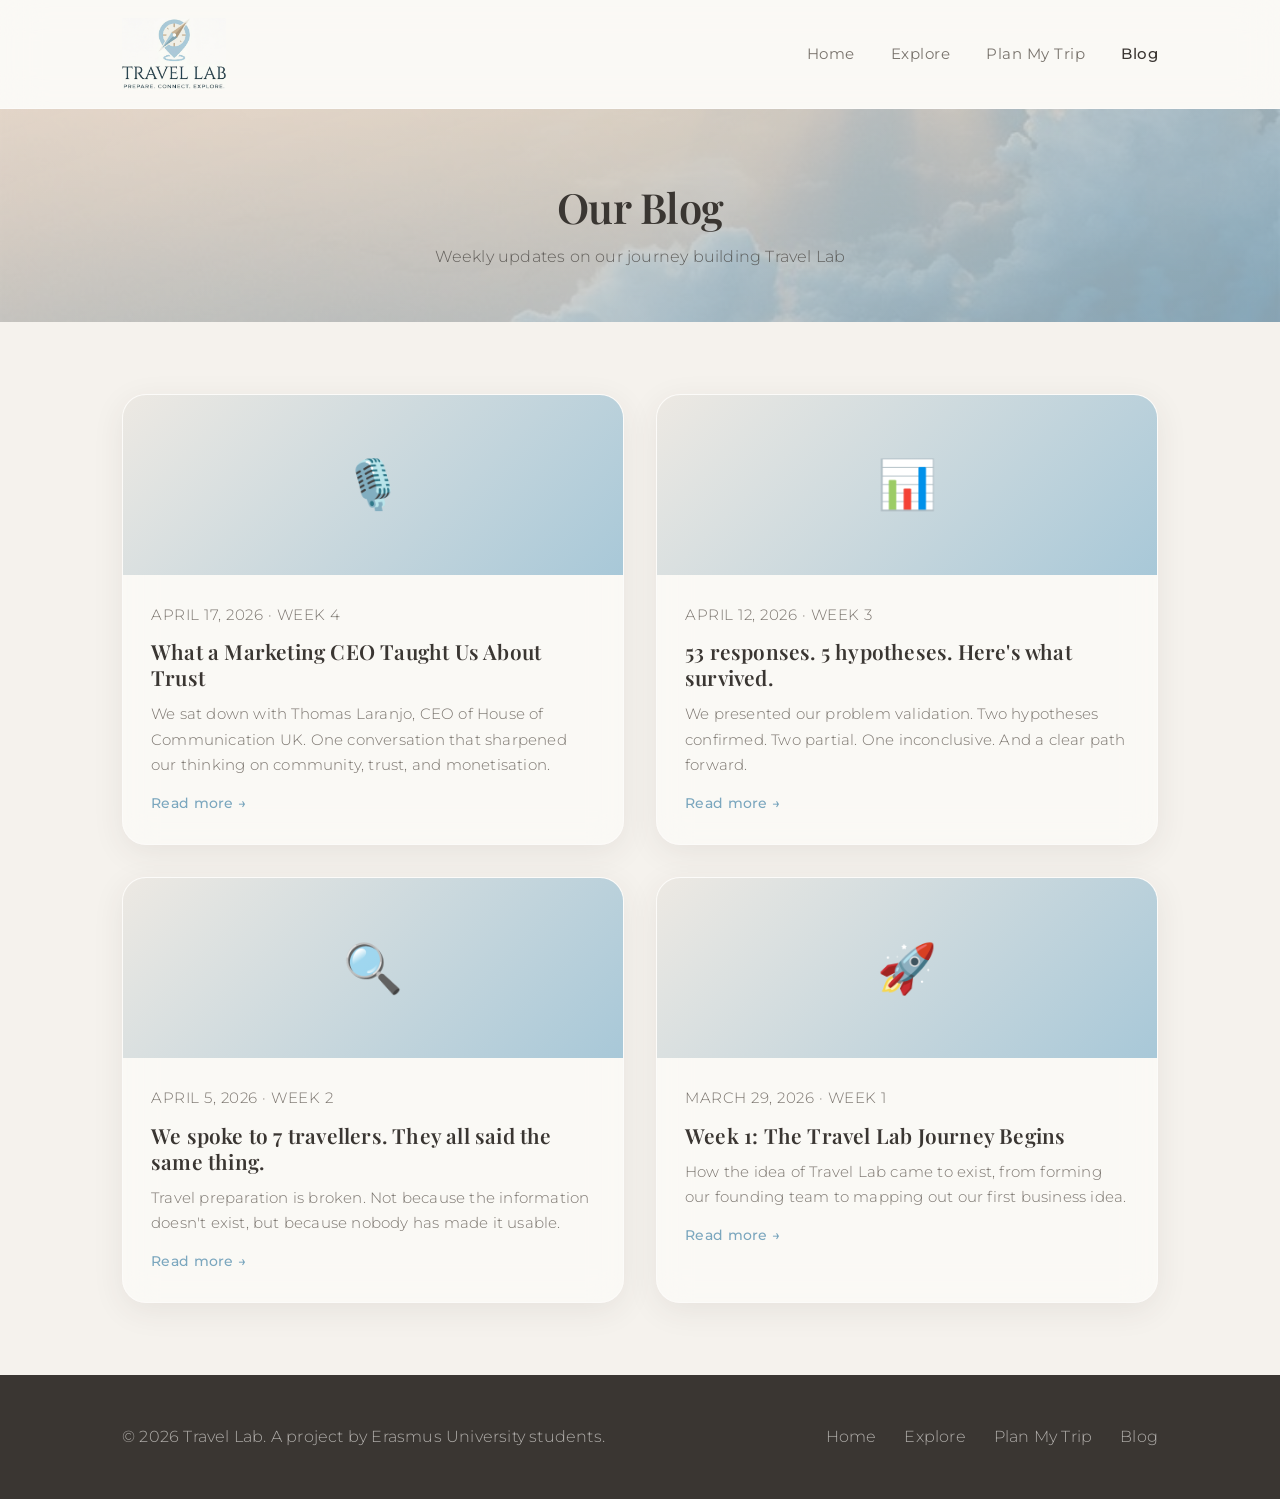
==== website/blog/index.html @ 0a1d121a "Add Week 4 blog post: Marketing CEO interview with Tom Laranjo Includes full interview write-up, vid" ====
<!DOCTYPE html>
<html lang="en">
<head>
  <meta charset="UTF-8">
  <meta name="viewport" content="width=device-width, initial-scale=1.0">
  <title>Blog | Travel Lab</title>
  <meta name="description" content="Follow the Travel Lab journey with weekly updates, travel tips, and behind-the-scenes stories from our team.">
  <link rel="stylesheet" href="../css/style.css">
  <link rel="preconnect" href="https://fonts.googleapis.com">
  <link rel="preconnect" href="https://fonts.gstatic.com" crossorigin>
  <link href="https://fonts.googleapis.com/css2?family=Playfair+Display:wght@400;500;600;700&family=Montserrat:wght@300;400;500;600;700&display=swap" rel="stylesheet">
</head>
<body>

  <!-- ====== NAVBAR ====== -->
  <nav class="navbar">
    <div class="container">
      <a href="/" class="navbar-logo">
        <img src="../images/logo.png" alt="Travel Lab logo">
        <span>Travel Lab</span>
      </a>
      <button class="menu-toggle" onclick="document.querySelector('.navbar-links').classList.toggle('open')" aria-label="Toggle menu">
        <span></span><span></span><span></span>
      </button>
      <ul class="navbar-links">
        <li><a href="/">Home</a></li>
        <li><a href="/#explore">Explore</a></li>
        <li><a href="/planner/">Plan My Trip</a></li>
        <li><a href="/blog/" class="active">Blog</a></li>
      </ul>
    </div>
  </nav>

  <!-- ====== PAGE HEADER ====== -->
  <section class="page-header">
    <div class="container">
      <h1>Our Blog</h1>
      <p>Weekly updates on our journey building Travel Lab</p>
    </div>
  </section>

  <!-- ====== BLOG LISTING ====== -->
  <section class="blog-section">
    <div class="container">
      <div class="blog-grid">

        <!-- ====== BLOG POST CARD ======
             To add a new blog post:
             1. Copy the entire blog-card div below
             2. Paste it ABOVE the existing cards (newest first)
             3. Update the emoji, date, title, summary, and link
             4. Create a new HTML file in the blog/ folder for the full post
        -->

        <div class="blog-card">
          <div class="blog-card-image">🎙️</div>
          <div class="blog-card-body">
            <p class="blog-card-meta">April 17, 2026 · Week 4</p>
            <h3><a href="/blog/week-4-interview.html">What a Marketing CEO Taught Us About Trust</a></h3>
            <p>We sat down with Thomas Laranjo, CEO of House of Communication UK. One conversation that sharpened our thinking on community, trust, and monetisation.</p>
            <a href="/blog/week-4-interview.html" class="read-more">Read more &rarr;</a>
          </div>
        </div>

        <div class="blog-card">
          <div class="blog-card-image">📊</div>
          <div class="blog-card-body">
            <p class="blog-card-meta">April 12, 2026 · Week 3</p>
            <h3><a href="/blog/week-3-validation.html">53 responses. 5 hypotheses. Here's what survived.</a></h3>
            <p>We presented our problem validation. Two hypotheses confirmed. Two partial. One inconclusive. And a clear path forward.</p>
            <a href="/blog/week-3-validation.html" class="read-more">Read more &rarr;</a>
          </div>
        </div>

        <div class="blog-card">
          <div class="blog-card-image">🔍</div>
          <div class="blog-card-body">
            <p class="blog-card-meta">April 5, 2026 · Week 2</p>
            <h3><a href="/blog/week-2-research.html">We spoke to 7 travellers. They all said the same thing.</a></h3>
            <p>Travel preparation is broken. Not because the information doesn't exist, but because nobody has made it usable.</p>
            <a href="/blog/week-2-research.html" class="read-more">Read more &rarr;</a>
          </div>
        </div>

        <div class="blog-card">
          <div class="blog-card-image">🚀</div>
          <div class="blog-card-body">
            <p class="blog-card-meta">March 29, 2026 · Week 1</p>
            <h3><a href="/blog/week-1-kickoff.html">Week 1: The Travel Lab Journey Begins</a></h3>
            <p>How the idea of Travel Lab came to exist, from forming our founding team to mapping out our first business idea.</p>
            <a href="/blog/week-1-kickoff.html" class="read-more">Read more &rarr;</a>
          </div>
        </div>

      </div>
    </div>
  </section>

  <!-- ====== FOOTER ====== -->
  <footer class="footer">
    <div class="container">
      <div class="footer-content">
        <p>&copy; 2026 Travel Lab. A project by Erasmus University students.</p>
        <ul class="footer-links">
          <li><a href="/">Home</a></li>
          <li><a href="/#explore">Explore</a></li>
          <li><a href="/planner/">Plan My Trip</a></li>
          <li><a href="/blog/">Blog</a></li>
        </ul>
      </div>
    </div>
  </footer>

</body>
</html>
---- website/css/style.css ----
/* ============================================
   TRAVEL LAB - Main Stylesheet
   "Serene Discovery" Aesthetic

   Palette:
     --sand:      #F5F2ED  (warm beige background)
     --cream:     #FDFBF8  (lighter cream)
     --sky:       #A8C8D8  (soft sky blue)
     --sky-deep:  #7BA7BE  (deeper sky)
     --warm:      #C4A882  (warm sand accent)
     --charcoal:  #3A3632  (deep brown-charcoal)
     --text:      #4A4540  (warm dark text)
     --teal:      #7AAFB4  (soft teal)
     --orange:    #D4A574  (muted warm amber)
   ============================================ */

/* --- CSS Variables --- */
:root {
  --navy: #3A3632;
  --blue: #7BA7BE;
  --sky: #A8C8D8;
  --sky-deep: #7BA7BE;
  --orange: #D4A574;
  --teal: #7AAFB4;
  --warm: #C4A882;
  --white: #FDFBF8;
  --sand: #F5F2ED;
  --light-bg: #EDE9E3;
  --text: #4A4540;
  --text-light: #7A756E;
  --radius: 24px;
  --shadow: 0 8px 32px rgba(58, 54, 50, 0.06);
  --glass: rgba(253, 251, 248, 0.72);
  --glass-border: rgba(255, 255, 255, 0.35);
  --glass-shadow: 0 8px 32px rgba(58, 54, 50, 0.08);

  --font-heading: 'Playfair Display', Georgia, serif;
  --font-body: 'Montserrat', 'Segoe UI', sans-serif;
}

/* --- Reset & Base --- */
*, *::before, *::after {
  box-sizing: border-box;
  margin: 0;
  padding: 0;
}

html {
  scroll-behavior: smooth;
}

body {
  font-family: var(--font-body);
  font-weight: 300;
  color: var(--text);
  line-height: 1.7;
  letter-spacing: 0.2px;
  background: var(--sand);
}

a {
  text-decoration: none;
  color: inherit;
}

img {
  max-width: 100%;
  height: auto;
  border-radius: var(--radius);
}

/* --- Typography --- */
h1, h2, h3 {
  font-family: var(--font-heading);
  line-height: 1.25;
  color: var(--navy);
  font-weight: 600;
}

h1 { font-size: 3rem; letter-spacing: -0.5px; }
h2 { font-size: 2.2rem; letter-spacing: -0.3px; }
h3 { font-size: 1.3rem; }

/* --- Layout --- */
.container {
  max-width: 1100px;
  margin: 0 auto;
  padding: 0 32px;
}

/* ============================================
   NAVBAR (Glassmorphism)
   ============================================ */
.navbar {
  background: var(--glass);
  backdrop-filter: blur(20px);
  -webkit-backdrop-filter: blur(20px);
  border-bottom: 1px solid var(--glass-border);
  padding: 18px 0;
  position: sticky;
  top: 0;
  z-index: 100;
}

.navbar .container {
  display: flex;
  align-items: center;
  justify-content: space-between;
}

.navbar-logo {
  display: flex;
  align-items: center;
  gap: 12px;
}

.navbar-logo img {
  height: 72px;
  border-radius: 0;
}

.navbar-logo span {
  display: none;
}

.navbar-links {
  display: flex;
  list-style: none;
  gap: 36px;
  align-items: center;
}

.navbar-links a {
  font-weight: 400;
  color: var(--text-light);
  transition: color 0.3s;
  font-size: 0.92rem;
  letter-spacing: 0.5px;
}

.navbar-links a:hover {
  color: var(--navy);
}

.navbar-links a.active {
  color: var(--navy);
  font-weight: 500;
}

/* Hamburger menu (mobile) */
.menu-toggle {
  display: none;
  background: none;
  border: none;
  cursor: pointer;
  padding: 8px;
}

.menu-toggle span {
  display: block;
  width: 24px;
  height: 2px;
  background: var(--navy);
  margin: 6px 0;
  transition: 0.3s;
}

/* ============================================
   HERO SECTION
   ============================================ */
.hero {
  background: linear-gradient(160deg, rgba(232, 223, 212, 0.85) 0%, rgba(168, 200, 216, 0.8) 50%, rgba(184, 212, 222, 0.85) 100%),
              url('../images/hero-sky.jpg') center/cover no-repeat;
  color: var(--navy);
  padding: 140px 0 120px;
  text-align: center;
}

.hero h1 {
  color: var(--navy);
  margin-bottom: 20px;
  font-size: 3.6rem;
  font-weight: 700;
}

.hero .tagline {
  font-size: 1rem;
  opacity: 0.7;
  margin-bottom: 12px;
  font-weight: 400;
  letter-spacing: 4px;
  text-transform: uppercase;
}

.hero .subtitle {
  font-size: 1.1rem;
  opacity: 0.75;
  max-width: 560px;
  margin: 0 auto 40px;
  font-weight: 300;
  line-height: 1.8;
}

.hero-cta {
  display: inline-block;
  background: var(--sky-deep);
  color: var(--navy);
  font-weight: 600;
  padding: 16px 40px;
  border-radius: 50px;
  font-size: 0.95rem;
  font-family: var(--font-body);
  letter-spacing: 0.5px;
  transition: all 0.3s ease;
  box-shadow: 0 4px 20px rgba(123, 167, 190, 0.3);
}

.hero-cta:hover {
  transform: translateY(-2px);
  box-shadow: 0 8px 30px rgba(123, 167, 190, 0.45);
  background: #6B97AE;
}

.hero-cta-secondary {
  background: transparent;
  border: 2px solid var(--navy);
  box-shadow: none;
  margin-left: 12px;
}

.hero-cta-secondary:hover {
  background: var(--navy);
  color: var(--white);
  box-shadow: none;
}

/* ============================================
   FEATURES / VALUE PROPS
   ============================================ */
/* --- Image Gallery Strip --- */
.image-gallery {
  padding: 0;
  overflow: hidden;
  background: var(--white);
}

.gallery-strip {
  display: grid;
  grid-template-columns: repeat(6, 1fr);
  gap: 6px;
  padding: 6px;
}

.gallery-strip img {
  width: 100%;
  height: 220px;
  object-fit: cover;
  border-radius: 12px;
  transition: transform 0.4s ease, filter 0.4s ease;
  filter: saturate(0.85);
}

.gallery-strip img:hover {
  transform: scale(1.03);
  filter: saturate(1.1);
}

@media (max-width: 900px) {
  .gallery-strip {
    grid-template-columns: repeat(3, 1fr);
  }
  .gallery-strip img {
    height: 160px;
  }
}

@media (max-width: 600px) {
  .gallery-strip {
    grid-template-columns: repeat(2, 1fr);
  }
  .gallery-strip img {
    height: 130px;
  }
}

.features {
  padding: 100px 0;
  background: var(--sand);
}

.features h2 {
  text-align: center;
  margin-bottom: 56px;
}

.features-grid {
  display: grid;
  grid-template-columns: repeat(3, 1fr);
  gap: 28px;
}

.feature-card {
  background: var(--glass);
  backdrop-filter: blur(16px);
  -webkit-backdrop-filter: blur(16px);
  border: 1px solid var(--glass-border);
  border-radius: var(--radius);
  padding: 40px 32px;
  text-align: center;
  box-shadow: var(--glass-shadow);
  transition: transform 0.3s ease, box-shadow 0.3s ease;
}

.feature-card:hover {
  transform: translateY(-6px);
  box-shadow: 0 16px 48px rgba(58, 54, 50, 0.1);
}

.feature-icon {
  font-size: 2.5rem;
  margin-bottom: 20px;
}

.feature-card h3 {
  margin-bottom: 14px;
}

.feature-card p {
  color: var(--text-light);
  font-size: 0.93rem;
  line-height: 1.8;
}

/* Professional accent for info cards */
.feature-card.info-card {
  border-top: 3px solid var(--sky);
}

/* Playful accent for community cards */
.feature-card.community-card {
  border-top: 3px solid var(--orange);
}

/* ============================================
   ABOUT SECTION
   ============================================ */
.about {
  padding: 100px 0;
  background: var(--white);
}

.about-content {
  display: grid;
  grid-template-columns: 1fr 1fr;
  gap: 64px;
  align-items: center;
}

.about-text h2 {
  margin-bottom: 24px;
}

.about-text p {
  color: var(--text-light);
  margin-bottom: 18px;
  font-size: 1.02rem;
  line-height: 1.9;
}

.about-visual {
  border-radius: var(--radius);
  height: 380px;
  overflow: hidden;
  box-shadow: var(--shadow);
}

.about-visual img {
  width: 100%;
  height: 100%;
  object-fit: cover;
  border-radius: var(--radius);
}

/* ============================================
   CTA BANNER
   ============================================ */
.cta-banner {
  background: linear-gradient(135deg, rgba(212, 165, 116, 0.88), rgba(196, 168, 130, 0.88)),
              url('../images/cta-mountains.jpg') center/cover no-repeat;
  color: var(--navy);
  text-align: center;
  padding: 80px 0;
}

.cta-banner h2 {
  color: var(--navy);
  margin-bottom: 14px;
}

.cta-banner p {
  opacity: 0.8;
  margin-bottom: 32px;
  font-size: 1.05rem;
}

.cta-btn-light {
  display: inline-block;
  background: var(--white);
  color: var(--navy);
  font-weight: 600;
  padding: 16px 40px;
  border-radius: 50px;
  font-size: 0.95rem;
  font-family: var(--font-body);
  transition: all 0.3s ease;
  box-shadow: 0 4px 16px rgba(58, 54, 50, 0.1);
}

.cta-btn-light:hover {
  transform: translateY(-2px);
  box-shadow: 0 8px 24px rgba(58, 54, 50, 0.15);
}

/* ============================================
   FOOTER
   ============================================ */
.footer {
  background: var(--navy);
  color: rgba(253, 251, 248, 0.6);
  padding: 48px 0;
  text-align: center;
}

.footer-content {
  display: flex;
  justify-content: space-between;
  align-items: center;
  flex-wrap: wrap;
  gap: 16px;
}

.footer a {
  color: rgba(253, 251, 248, 0.6);
  transition: color 0.3s;
}

.footer a:hover {
  color: var(--orange);
}

.footer-links {
  display: flex;
  list-style: none;
  gap: 28px;
}

/* ============================================
   BLOG PAGE STYLES
   ============================================ */

.page-header {
  background: linear-gradient(160deg, rgba(232, 223, 212, 0.85) 0%, rgba(168, 200, 216, 0.8) 100%),
              url('../images/hero-sky.jpg') center/cover no-repeat;
  color: var(--navy);
  padding: 72px 0 52px;
  text-align: center;
}

.page-header h1 {
  color: var(--navy);
  font-size: 2.6rem;
}

.page-header p {
  opacity: 0.7;
  margin-top: 10px;
  font-weight: 300;
}

/* Blog listing */
.blog-section {
  padding: 72px 0;
  background: var(--sand);
  min-height: 50vh;
}

.blog-grid {
  display: grid;
  grid-template-columns: repeat(2, 1fr);
  gap: 32px;
}

.blog-card {
  background: var(--glass);
  backdrop-filter: blur(16px);
  -webkit-backdrop-filter: blur(16px);
  border: 1px solid var(--glass-border);
  border-radius: var(--radius);
  overflow: hidden;
  box-shadow: var(--glass-shadow);
  transition: transform 0.3s ease, box-shadow 0.3s ease;
}

.blog-card:hover {
  transform: translateY(-6px);
  box-shadow: 0 16px 48px rgba(58, 54, 50, 0.1);
}

.blog-card-image {
  height: 180px;
  background: linear-gradient(135deg, var(--light-bg), var(--sky));
  display: flex;
  align-items: center;
  justify-content: center;
  font-size: 3rem;
  border-radius: 0;
}

.blog-card-body {
  padding: 28px;
}

.blog-card-meta {
  font-size: 0.82rem;
  color: var(--text-light);
  margin-bottom: 10px;
  letter-spacing: 0.5px;
  text-transform: uppercase;
}

.blog-card-body h3 {
  margin-bottom: 12px;
}

.blog-card-body h3 a {
  color: var(--navy);
  transition: color 0.3s;
}

.blog-card-body h3 a:hover {
  color: var(--sky-deep);
}

.blog-card-body p {
  color: var(--text-light);
  font-size: 0.93rem;
  line-height: 1.7;
}

.read-more {
  display: inline-block;
  margin-top: 14px;
  color: var(--sky-deep);
  font-weight: 500;
  font-size: 0.88rem;
  letter-spacing: 0.3px;
}

.read-more:hover {
  color: var(--orange);
}

/* ============================================
   SINGLE BLOG POST
   ============================================ */
.blog-post {
  padding: 72px 0;
  background: var(--sand);
}

.blog-post-content {
  max-width: 720px;
  margin: 0 auto;
}

.blog-post-content h1 {
  font-size: 2.4rem;
  margin-bottom: 10px;
}

.blog-post-content .post-meta {
  color: var(--text-light);
  margin-bottom: 36px;
  font-size: 0.88rem;
  letter-spacing: 0.5px;
  text-transform: uppercase;
}

.blog-post-content p {
  margin-bottom: 20px;
  font-size: 1.02rem;
  line-height: 1.9;
}

.blog-post-content h2 {
  margin-top: 44px;
  margin-bottom: 18px;
}

.blog-image {
  margin: 40px 0;
  text-align: center;
}

.blog-image img {
  max-width: 100%;
  border-radius: var(--radius);
  box-shadow: var(--shadow);
}

.blog-image figcaption {
  margin-top: 12px;
  font-size: 0.88rem;
  color: var(--text-light);
  font-style: italic;
}

.back-link {
  display: inline-block;
  margin-bottom: 28px;
  color: var(--sky-deep);
  font-weight: 500;
  letter-spacing: 0.3px;
}

.back-link:hover {
  color: var(--orange);
}

/* --- Blog post subtitle --- */
.post-subtitle {
  font-size: 1.12rem;
  color: var(--text-light);
  font-style: italic;
  line-height: 1.8;
  margin-bottom: 10px;
}

/* --- Section dividers & labels --- */
.section-divider {
  border: none;
  border-top: 1px solid var(--light-bg);
  margin: 56px 0;
}

.section-label {
  font-family: var(--font-body);
  font-size: 0.8rem;
  font-weight: 600;
  text-transform: uppercase;
  letter-spacing: 2px;
  color: var(--sky-deep);
  margin-bottom: 8px !important;
}

/* --- Stats row --- */
.stats-row {
  display: grid;
  grid-template-columns: repeat(3, 1fr);
  gap: 16px;
  margin: 36px 0;
}

.stat-box {
  background: var(--glass);
  backdrop-filter: blur(12px);
  -webkit-backdrop-filter: blur(12px);
  border: 1px solid var(--glass-border);
  border-radius: var(--radius);
  padding: 32px 20px;
  text-align: center;
}

.stat-number {
  display: block;
  font-family: var(--font-heading);
  font-size: 2.6rem;
  font-weight: 700;
  color: var(--sky-deep);
  line-height: 1;
  margin-bottom: 12px;
}

.stat-label {
  display: block;
  font-size: 0.78rem;
  font-weight: 500;
  text-transform: uppercase;
  letter-spacing: 0.5px;
  color: var(--text-light);
  line-height: 1.5;
}

/* --- Blockquotes --- */
.blog-quote {
  border-left: 3px solid var(--sky);
  margin: 32px 0;
  padding: 20px 28px;
  font-style: italic;
  font-size: 1.05rem;
  line-height: 1.8;
  color: var(--navy);
  background: var(--glass);
  backdrop-filter: blur(8px);
  border-radius: 0 var(--radius) var(--radius) 0;
}

.blog-quote cite {
  display: block;
  margin-top: 12px;
  font-size: 0.85rem;
  color: var(--text-light);
  font-style: normal;
}

/* --- Video embed --- */
.video-embed-wrapper {
  margin: 40px 0;
  border-radius: var(--radius);
  overflow: hidden;
  box-shadow: var(--shadow);
}

.video-embed-wrapper iframe {
  width: 100%;
  aspect-ratio: 16 / 9;
  border: none;
  display: block;
}

.video-placeholder {
  background: linear-gradient(135deg, var(--light-bg), var(--sky));
  aspect-ratio: 16 / 9;
  display: flex;
  align-items: center;
  justify-content: center;
}

.video-placeholder-inner {
  text-align: center;
  color: var(--navy);
}

.video-icon {
  display: block;
  font-size: 3rem;
  margin-bottom: 12px;
  opacity: 0.5;
}

.video-placeholder-inner p {
  font-family: var(--font-heading);
  font-size: 1.1rem;
  font-weight: 600;
  margin-bottom: 6px;
}

.video-placeholder-sub {
  font-size: 0.85rem !important;
  opacity: 0.6;
  font-weight: 300 !important;
  font-family: var(--font-body) !important;
}

/* --- Highlight box --- */
.highlight-box {
  background: var(--glass);
  backdrop-filter: blur(8px);
  border: 1px solid var(--glass-border);
  border-radius: var(--radius);
  padding: 28px 32px;
  margin: 36px 0;
  font-size: 1rem;
  line-height: 1.8;
  color: var(--navy);
  font-weight: 400;
}

/* --- Needs list --- */
.needs-list {
  margin: 32px 0;
  display: flex;
  flex-direction: column;
  gap: 0;
}

.need-item {
  padding: 24px 28px;
  border-bottom: 1px solid var(--light-bg);
}

.need-item:last-child {
  border-bottom: none;
}

.need-type {
  display: inline-block;
  font-size: 0.72rem;
  font-weight: 600;
  text-transform: uppercase;
  letter-spacing: 1.5px;
  color: var(--sky-deep);
  margin-right: 12px;
}

.need-item strong {
  color: var(--navy);
  font-size: 1.02rem;
}

.need-item em {
  display: block;
  margin-top: 8px;
  font-size: 0.93rem;
  color: var(--text-light);
}

/* --- Survey link --- */
.survey-link {
  display: inline-block;
  background: var(--sky-deep);
  color: var(--navy) !important;
  font-weight: 600;
  padding: 16px 36px;
  border-radius: 50px;
  font-size: 1rem;
  font-family: var(--font-body);
  transition: all 0.3s ease;
  box-shadow: 0 4px 20px rgba(123, 167, 190, 0.3);
}

.survey-link:hover {
  transform: translateY(-2px);
  box-shadow: 0 8px 28px rgba(123, 167, 190, 0.45);
}

/* --- Hypothesis cards --- */
.hypothesis-card {
  border-radius: var(--radius);
  padding: 28px 32px;
  margin: 20px 0;
  border-left: 4px solid;
  background: var(--glass);
  backdrop-filter: blur(8px);
}

.hypothesis-card.confirmed {
  border-left-color: var(--teal);
}

.hypothesis-card.partial {
  border-left-color: var(--orange);
}

.hypothesis-card.inconclusive {
  border-left-color: var(--text-light);
}

.hypothesis-tag {
  font-family: var(--font-body);
  font-size: 0.78rem;
  font-weight: 600;
  text-transform: uppercase;
  letter-spacing: 1.5px;
  color: var(--navy);
}

.hypothesis-status {
  float: right;
  font-size: 0.75rem;
  font-weight: 600;
  text-transform: uppercase;
  letter-spacing: 1px;
  padding: 3px 12px;
  border-radius: 20px;
}

.confirmed .hypothesis-status {
  background: var(--teal);
  color: var(--white);
}

.partial .hypothesis-status {
  background: var(--orange);
  color: var(--navy);
}

.inconclusive .hypothesis-status {
  background: var(--text-light);
  color: var(--white);
}

.hypothesis-card p {
  margin-top: 14px;
  font-size: 0.95rem;
  line-height: 1.8;
  color: var(--text);
}

/* ============================================
   EXPLORE MAP SECTION
   ============================================ */

.explore-section {
  padding: 100px 0 72px;
  background: var(--white);
}

.explore-section h2 {
  text-align: center;
  margin-bottom: 10px;
}

.explore-subtitle {
  text-align: center;
  color: var(--text-light);
  margin-bottom: 40px;
  font-size: 1.02rem;
}

#world-map {
  height: 450px;
  border-radius: var(--radius);
  box-shadow: var(--shadow);
  z-index: 1;
}

.map-marker-dot {
  display: block;
  width: 14px;
  height: 14px;
  background: var(--sky-deep);
  border: 3px solid var(--white);
  border-radius: 50%;
  box-shadow: 0 2px 10px rgba(58, 54, 50, 0.25);
  margin: 3px;
  animation: pulse 2.5s infinite;
}

@keyframes pulse {
  0%, 100% { box-shadow: 0 0 0 0 rgba(123, 167, 190, 0.4); }
  50% { box-shadow: 0 0 0 10px rgba(123, 167, 190, 0); }
}

.map-popup {
  font-family: var(--font-body);
  font-size: 0.88rem;
  line-height: 1.6;
}

.map-popup strong {
  font-family: var(--font-heading);
  font-size: 1rem;
  color: var(--navy);
}

.map-popup p {
  margin: 4px 0;
  color: var(--text-light);
}

.map-popup-summary {
  font-size: 0.82rem;
}

.map-popup a {
  display: inline-block;
  margin-top: 8px;
  color: var(--sky-deep);
  font-weight: 600;
  font-size: 0.85rem;
}

.explore-countries {
  margin-top: 28px;
  text-align: center;
}

.explore-available {
  font-size: 0.85rem;
  color: var(--text-light);
  margin-bottom: 14px;
  text-transform: uppercase;
  letter-spacing: 1px;
}

.explore-country-list {
  display: flex;
  flex-wrap: wrap;
  justify-content: center;
  gap: 10px;
}

.explore-country-chip {
  display: inline-block;
  background: var(--glass);
  backdrop-filter: blur(8px);
  border: 1px solid var(--glass-border);
  padding: 10px 22px;
  border-radius: 50px;
  font-size: 0.9rem;
  font-weight: 400;
  color: var(--navy);
  transition: all 0.3s ease;
}

.explore-country-chip:hover {
  background: var(--sky-deep);
  color: var(--white);
  transform: translateY(-2px);
  border-color: transparent;
}

/* ============================================
   COUNTRY PAGE STYLES
   ============================================ */

/* Passport selector bar */
.passport-bar {
  background: rgba(58, 54, 50, 0.92);
  backdrop-filter: blur(16px);
  color: var(--white);
  padding: 14px 0;
  position: sticky;
  top: 69px;
  z-index: 90;
}

.passport-bar .container {
  display: flex;
  align-items: center;
  gap: 14px;
}

.passport-bar label {
  font-weight: 500;
  font-size: 0.88rem;
  white-space: nowrap;
}

#passport-select {
  padding: 7px 14px;
  border-radius: 12px;
  border: none;
  font-family: var(--font-body);
  font-size: 0.88rem;
  background: var(--white);
  color: var(--navy);
  cursor: pointer;
}

.passport-hint {
  font-size: 0.78rem;
  opacity: 0.6;
}

/* Country hero */
.country-hero {
  background: linear-gradient(160deg, #E8DFD4 0%, var(--sky) 50%, #B8D4DE 100%);
  color: var(--navy);
  padding: 48px 0 56px;
}

.country-hero .back-link {
  color: rgba(58, 54, 50, 0.5);
  margin-bottom: 18px;
}

.country-hero .back-link:hover {
  color: var(--navy);
}

.country-hero-content {
  display: flex;
  align-items: center;
  gap: 24px;
  margin-bottom: 24px;
}

.country-flag {
  font-size: 4rem;
  line-height: 1;
}

.country-hero h1 {
  color: var(--navy);
  margin-bottom: 4px;
}

.country-region {
  opacity: 0.7;
  font-size: 1.05rem;
}

.country-stats {
  display: flex;
  gap: 36px;
  margin-bottom: 24px;
  flex-wrap: wrap;
}

.country-stat {
  display: flex;
  flex-direction: column;
  gap: 2px;
  font-size: 0.93rem;
}

.country-stat strong {
  font-size: 0.72rem;
  text-transform: uppercase;
  letter-spacing: 1.5px;
  opacity: 0.6;
}

.country-summary {
  font-size: 1.02rem;
  opacity: 0.85;
  line-height: 1.8;
  max-width: 800px;
}

/* Section nav (sticky tabs) */
.section-nav {
  background: var(--glass);
  backdrop-filter: blur(16px);
  -webkit-backdrop-filter: blur(16px);
  border-bottom: 1px solid var(--glass-border);
  position: sticky;
  top: 113px;
  z-index: 80;
  overflow-x: auto;
}

.section-nav .container {
  display: flex;
  gap: 0;
}

.section-nav-link {
  padding: 16px 22px;
  font-size: 0.85rem;
  font-weight: 500;
  color: var(--text-light);
  white-space: nowrap;
  border-bottom: 3px solid transparent;
  transition: all 0.3s;
}

.section-nav-link:hover {
  color: var(--navy);
}

.section-nav-link.active {
  color: var(--sky-deep);
  border-bottom-color: var(--sky-deep);
}

/* Country content sections */
.country-content {
  padding: 24px 0 72px;
  background: var(--sand);
}

.info-section {
  padding: 48px 0;
  border-bottom: 1px solid var(--light-bg);
  max-width: 800px;
}

.info-section:last-child {
  border-bottom: none;
}

.info-section h2 {
  margin-bottom: 28px;
}

/* Info cards (reusable - Glassmorphism) */
.info-card {
  background: var(--glass);
  backdrop-filter: blur(12px);
  -webkit-backdrop-filter: blur(12px);
  border: 1px solid var(--glass-border);
  border-radius: var(--radius);
  padding: 28px;
  margin-bottom: 16px;
}

.info-card h3 {
  margin-bottom: 10px;
  font-size: 1.1rem;
}

.info-card p {
  font-size: 0.93rem;
  line-height: 1.8;
  color: var(--text);
}

.info-card-header {
  display: flex;
  justify-content: space-between;
  align-items: center;
  margin-bottom: 10px;
}

.info-card-header h3 {
  margin-bottom: 0;
}

/* Large info card (visa) */
.info-card-large {
  background: var(--glass);
  backdrop-filter: blur(12px);
  border: 1px solid var(--glass-border);
  border-radius: var(--radius);
  padding: 36px;
  display: flex;
  gap: 28px;
  align-items: flex-start;
}

.visa-badge {
  color: var(--white);
  font-weight: 600;
  font-size: 0.82rem;
  padding: 12px 22px;
  border-radius: 50px;
  white-space: nowrap;
  flex-shrink: 0;
  letter-spacing: 0.3px;
}

.visa-details {
  flex: 1;
}

.visa-duration {
  font-size: 1.02rem;
  margin-bottom: 10px;
}

.visa-notes {
  font-size: 0.93rem;
  color: var(--text-light);
  line-height: 1.8;
}

.passport-compare-hint {
  margin-top: 18px;
  padding: 14px 22px;
  background: rgba(123, 167, 190, 0.08);
  border-radius: var(--radius);
  font-size: 0.86rem;
  color: var(--text-light);
}

/* Badges */
.badge {
  font-size: 0.72rem;
  font-weight: 600;
  text-transform: uppercase;
  letter-spacing: 0.5px;
  padding: 5px 14px;
  border-radius: 20px;
  white-space: nowrap;
}

.badge-required {
  background: #C45C5C;
  color: var(--white);
}

.badge-recommended {
  background: var(--teal);
  color: var(--white);
}

.badge-leadtime {
  background: var(--orange);
  color: var(--navy);
}

.info-cost {
  margin-top: 10px;
  font-weight: 500;
  color: var(--navy) !important;
  font-size: 0.88rem !important;
}

/* Safety display */
.safety-display {
  display: flex;
  gap: 28px;
  align-items: flex-start;
}

.safety-level {
  display: flex;
  flex-direction: column;
  align-items: center;
  justify-content: center;
  width: 100px;
  height: 100px;
  border-radius: var(--radius);
  color: var(--white);
  flex-shrink: 0;
}

.safety-level-number {
  font-family: var(--font-heading);
  font-size: 2.4rem;
  font-weight: 700;
  line-height: 1;
}

.safety-level-label {
  font-size: 0.62rem;
  font-weight: 600;
  text-transform: uppercase;
  letter-spacing: 0.5px;
  margin-top: 4px;
  text-align: center;
}

.safety-description p {
  font-size: 0.95rem;
  line-height: 1.9;
}

.insurance-warning {
  margin-top: 24px;
  background: rgba(212, 165, 116, 0.12);
  border-left: 3px solid var(--orange);
  border-radius: 0 var(--radius) var(--radius) 0;
  padding: 24px 28px;
}

.insurance-warning strong {
  color: var(--orange);
  font-size: 0.93rem;
}

.insurance-warning p {
  margin-top: 8px;
  font-size: 0.9rem;
  line-height: 1.7;
}

/* Booking link */
.booking-link {
  display: inline-block;
  margin-top: 12px;
  color: var(--sky-deep);
  font-weight: 500;
  font-size: 0.88rem;
}

.booking-link:hover {
  color: var(--orange);
}

/* Practical grid */
.practical-grid {
  display: grid;
  grid-template-columns: repeat(3, 1fr);
  gap: 16px;
}

/* Source tooltip */
.sourced {
  position: relative;
  border-bottom: 1px dotted var(--sky-deep);
  cursor: help;
}

.source-icon {
  display: inline-flex;
  align-items: center;
  justify-content: center;
  width: 14px;
  height: 14px;
  background: var(--sky-deep);
  color: var(--white);
  border-radius: 50%;
  font-size: 0.58rem;
  font-weight: 700;
  font-style: normal;
  margin-left: 4px;
  vertical-align: middle;
  flex-shrink: 0;
}

.source-tooltip {
  position: absolute;
  z-index: 1000;
  background: var(--navy);
  color: rgba(253, 251, 248, 0.9);
  padding: 16px 20px;
  border-radius: 16px;
  font-size: 0.83rem;
  max-width: 280px;
  box-shadow: 0 12px 32px rgba(58, 54, 50, 0.25);
  opacity: 0;
  pointer-events: none;
  transition: opacity 0.2s;
}

.source-tooltip.visible {
  opacity: 1;
  pointer-events: auto;
}

.source-tooltip-name {
  font-weight: 600;
  margin-bottom: 4px;
}

.source-tooltip-date {
  font-size: 0.76rem;
  opacity: 0.6;
  margin-bottom: 10px;
}

.source-tooltip-link {
  color: var(--sky) !important;
  font-weight: 600;
  font-size: 0.8rem;
}

.source-tooltip-link:hover {
  color: var(--orange) !important;
}

/* ============================================
   TRIP PLANNER STYLES
   ============================================ */

.planner-form-section {
  padding: 56px 0;
  background: var(--sand);
}

.planner-form {
  max-width: 640px;
  margin: 0 auto;
  background: var(--glass);
  backdrop-filter: blur(16px);
  -webkit-backdrop-filter: blur(16px);
  border: 1px solid var(--glass-border);
  border-radius: var(--radius);
  padding: 44px;
  box-shadow: var(--glass-shadow);
}

.planner-field {
  margin-bottom: 28px;
}

.planner-field label {
  display: block;
  font-family: var(--font-heading);
  font-weight: 500;
  font-size: 1rem;
  color: var(--navy);
  margin-bottom: 10px;
}

.planner-field select,
.planner-field input[type="date"] {
  width: 100%;
  padding: 12px 16px;
  border: 1px solid var(--light-bg);
  border-radius: 14px;
  font-family: var(--font-body);
  font-size: 0.93rem;
  color: var(--text);
  background: var(--white);
  transition: border-color 0.3s, box-shadow 0.3s;
}

.planner-field select:focus,
.planner-field input[type="date"]:focus {
  outline: none;
  border-color: var(--sky-deep);
  box-shadow: 0 0 0 4px rgba(123, 167, 190, 0.12);
}

.destination-list {
  margin-bottom: 14px;
}

.dest-empty {
  font-size: 0.88rem;
  color: var(--text-light);
  font-style: italic;
}

.dest-chip {
  display: inline-flex;
  align-items: center;
  gap: 8px;
  background: var(--white);
  border: 1px solid var(--light-bg);
  border-radius: 50px;
  padding: 7px 16px;
  margin: 4px 4px 4px 0;
  font-size: 0.88rem;
}

.dest-number {
  display: inline-flex;
  align-items: center;
  justify-content: center;
  width: 22px;
  height: 22px;
  background: var(--sky-deep);
  color: var(--white);
  border-radius: 50%;
  font-size: 0.7rem;
  font-weight: 600;
}

.dest-remove {
  background: none;
  border: none;
  color: var(--text-light);
  font-size: 1.2rem;
  cursor: pointer;
  padding: 0 2px;
  line-height: 1;
}

.dest-remove:hover {
  color: #C45C5C;
}

.destination-add-row {
  display: flex;
  gap: 10px;
}

.destination-add-row select {
  flex: 1;
  padding: 10px 14px;
  border: 1px solid var(--light-bg);
  border-radius: 14px;
  font-family: var(--font-body);
  font-size: 0.88rem;
  background: var(--white);
}

.btn-add {
  background: var(--sky-deep);
  color: var(--white);
  border: none;
  border-radius: 14px;
  padding: 10px 22px;
  font-family: var(--font-body);
  font-weight: 600;
  font-size: 0.88rem;
  cursor: pointer;
  transition: all 0.3s;
}

.btn-add:hover {
  background: #6B97AE;
}

/* Results */
.planner-results {
  padding: 56px 0 72px;
  background: var(--sand);
}

.planner-results h2 {
  margin-bottom: 10px;
}

.results-subtitle {
  color: var(--text-light);
  font-size: 0.98rem;
  margin-bottom: 36px;
  line-height: 1.8;
}

/* Timeline */
.timeline {
  max-width: 800px;
}

.timeline-phase {
  position: relative;
  padding-left: 40px;
  margin-bottom: 48px;
  border-left: 2px solid var(--sky);
}

.timeline-phase.timeline-overdue {
  border-left-color: #C45C5C;
}

.timeline-phase-header {
  display: flex;
  align-items: center;
  gap: 14px;
  margin-bottom: 18px;
  margin-left: -52px;
}

.timeline-dot {
  width: 20px;
  height: 20px;
  background: var(--sky-deep);
  border: 4px solid var(--sand);
  border-radius: 50%;
  box-shadow: 0 0 0 2px var(--sky);
  flex-shrink: 0;
}

.dot-overdue {
  background: #C45C5C;
  box-shadow: 0 0 0 2px #C45C5C;
}

.timeline-phase-header h3 {
  font-size: 1.15rem;
  color: var(--navy);
}

.overdue-tag {
  font-family: var(--font-body);
  font-size: 0.72rem;
  font-weight: 600;
  text-transform: uppercase;
  background: #C45C5C;
  color: var(--white);
  padding: 3px 10px;
  border-radius: 10px;
  margin-left: 8px;
  vertical-align: middle;
}

.timeline-tasks {
  display: flex;
  flex-direction: column;
  gap: 14px;
}

.timeline-task {
  background: var(--glass);
  backdrop-filter: blur(10px);
  border: 1px solid var(--glass-border);
  border-radius: var(--radius);
  padding: 22px 24px;
  border-left: 4px solid var(--sky);
}

.timeline-task.urgency-high {
  border-left-color: #C45C5C;
}

.timeline-task.urgency-medium {
  border-left-color: var(--orange);
}

.timeline-task.urgency-low {
  border-left-color: var(--sky);
}

.timeline-task-header {
  display: flex;
  align-items: center;
  gap: 8px;
  margin-bottom: 8px;
}

.timeline-task-country {
  font-size: 1.1rem;
}

.timeline-task-category {
  font-size: 0.72rem;
  font-weight: 600;
  text-transform: uppercase;
  letter-spacing: 0.5px;
  color: var(--text-light);
}

.timeline-task h4 {
  font-family: var(--font-heading);
  font-size: 1.02rem;
  color: var(--navy);
  margin-bottom: 8px;
}

.timeline-task p {
  font-size: 0.88rem;
  color: var(--text-light);
  line-height: 1.7;
}

/* ============================================
   RESPONSIVE
   ============================================ */

@media (max-width: 600px) {
  .stats-row {
    grid-template-columns: 1fr;
  }
}

@media (max-width: 768px) {
  h1 { font-size: 2.2rem; }
  h2 { font-size: 1.6rem; }

  .navbar-logo img { height: 56px; }

  .hero { padding: 80px 0 60px; }
  .hero h1 { font-size: 2.6rem; }

  .features-grid {
    grid-template-columns: 1fr;
  }

  .about-content {
    grid-template-columns: 1fr;
  }

  .blog-grid {
    grid-template-columns: 1fr;
  }

  #world-map {
    height: 300px;
  }

  .info-card-large {
    flex-direction: column;
  }

  .safety-display {
    flex-direction: column;
  }

  .practical-grid {
    grid-template-columns: 1fr;
  }

  .country-hero-content {
    flex-direction: column;
    text-align: center;
  }

  .country-stats {
    justify-content: center;
  }

  .passport-bar .container {
    flex-wrap: wrap;
  }

  .passport-hint {
    display: none;
  }

  .section-nav-link {
    padding: 12px 14px;
    font-size: 0.8rem;
  }

  .hero-cta-secondary {
    margin-left: 0;
    margin-top: 12px;
  }

  /* Mobile nav */
  .navbar-links {
    display: none;
    flex-direction: column;
    position: absolute;
    top: 100%;
    left: 0;
    right: 0;
    background: var(--glass);
    backdrop-filter: blur(20px);
    -webkit-backdrop-filter: blur(20px);
    padding: 24px;
    box-shadow: var(--glass-shadow);
    gap: 18px;
  }

  .navbar-links.open {
    display: flex;
  }

  .menu-toggle {
    display: block;
  }

  .footer-content {
    flex-direction: column;
    text-align: center;
  }
}
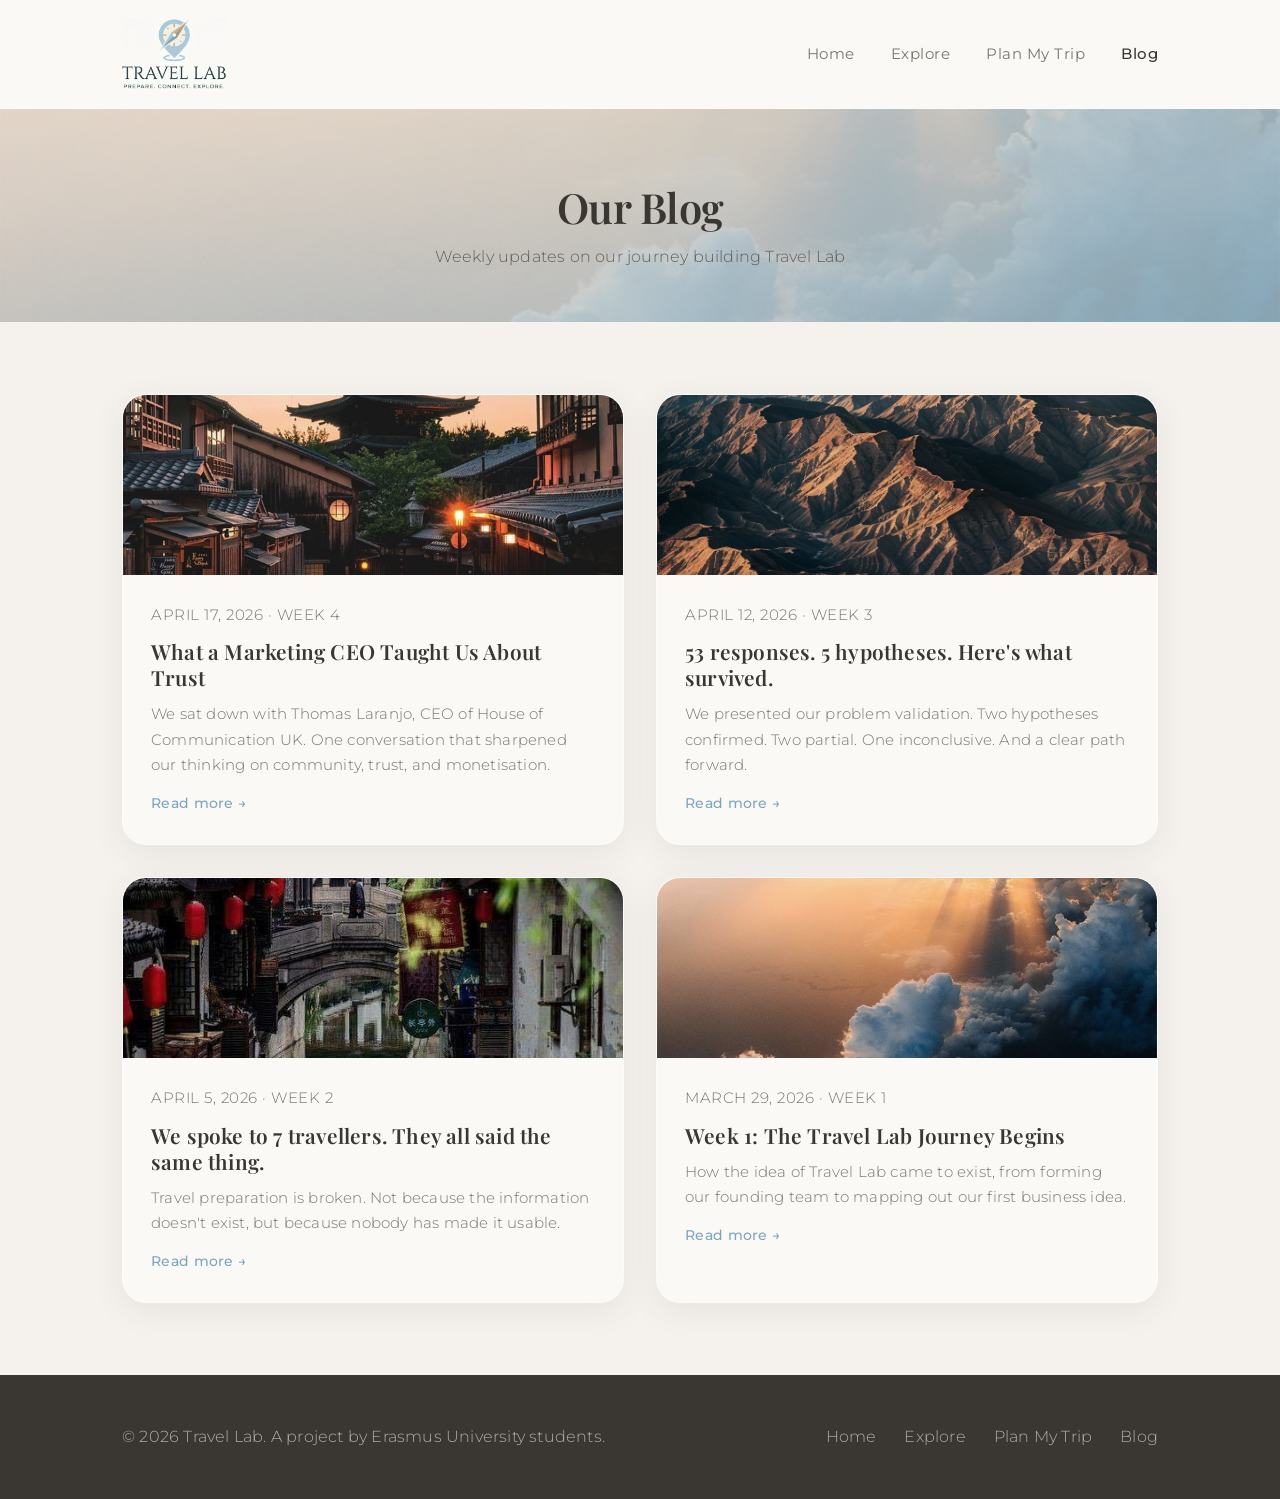
==== commit 85e1796a: "Add photos throughout site, country galleries, and planner overhaul - Add photo headers to all 6 fea" ====
--- a/website/blog/index.html
+++ b/website/blog/index.html
@@ -53,7 +53,7 @@
         -->
 
         <div class="blog-card">
-          <div class="blog-card-image">🎙️</div>
+          <div class="blog-card-image"><img src="../images/gallery-kyoto.jpg" alt="Week 4 blog" loading="lazy"></div>
           <div class="blog-card-body">
             <p class="blog-card-meta">April 17, 2026 · Week 4</p>
             <h3><a href="/blog/week-4-interview.html">What a Marketing CEO Taught Us About Trust</a></h3>
@@ -63,7 +63,7 @@
         </div>
 
         <div class="blog-card">
-          <div class="blog-card-image">📊</div>
+          <div class="blog-card-image"><img src="../images/cta-mountains.jpg" alt="Week 3 blog" loading="lazy"></div>
           <div class="blog-card-body">
             <p class="blog-card-meta">April 12, 2026 · Week 3</p>
             <h3><a href="/blog/week-3-validation.html">53 responses. 5 hypotheses. Here's what survived.</a></h3>
@@ -73,7 +73,7 @@
         </div>
 
         <div class="blog-card">
-          <div class="blog-card-image">🔍</div>
+          <div class="blog-card-image"><img src="../images/gallery-china.jpg" alt="Week 2 blog" loading="lazy"></div>
           <div class="blog-card-body">
             <p class="blog-card-meta">April 5, 2026 · Week 2</p>
             <h3><a href="/blog/week-2-research.html">We spoke to 7 travellers. They all said the same thing.</a></h3>
@@ -83,7 +83,7 @@
         </div>
 
         <div class="blog-card">
-          <div class="blog-card-image">🚀</div>
+          <div class="blog-card-image"><img src="../images/hero-sky.jpg" alt="Week 1 blog" loading="lazy"></div>
           <div class="blog-card-body">
             <p class="blog-card-meta">March 29, 2026 · Week 1</p>
             <h3><a href="/blog/week-1-kickoff.html">Week 1: The Travel Lab Journey Begins</a></h3>
--- a/website/css/style.css
+++ b/website/css/style.css
@@ -305,10 +305,11 @@
   -webkit-backdrop-filter: blur(16px);
   border: 1px solid var(--glass-border);
   border-radius: var(--radius);
-  padding: 40px 32px;
+  padding: 0 0 32px 0;
   text-align: center;
   box-shadow: var(--glass-shadow);
   transition: transform 0.3s ease, box-shadow 0.3s ease;
+  overflow: hidden;
 }
 
 .feature-card:hover {
@@ -316,19 +317,37 @@
   box-shadow: 0 16px 48px rgba(58, 54, 50, 0.1);
 }
 
-.feature-icon {
-  font-size: 2.5rem;
-  margin-bottom: 20px;
+.feature-card-photo {
+  width: 100%;
+  height: 180px;
+  overflow: hidden;
+  margin-bottom: 28px;
+}
+
+.feature-card-photo img {
+  width: 100%;
+  height: 100%;
+  object-fit: cover;
+  border-radius: 0;
+  transition: transform 0.5s ease;
+  filter: saturate(0.85);
+}
+
+.feature-card:hover .feature-card-photo img {
+  transform: scale(1.06);
+  filter: saturate(1);
 }
 
 .feature-card h3 {
   margin-bottom: 14px;
+  padding: 0 28px;
 }
 
 .feature-card p {
   color: var(--text-light);
   font-size: 0.93rem;
   line-height: 1.8;
+  padding: 0 28px;
 }
 
 /* Professional accent for info cards */
@@ -509,11 +528,26 @@
 .blog-card-image {
   height: 180px;
   background: linear-gradient(135deg, var(--light-bg), var(--sky));
+  overflow: hidden;
   display: flex;
   align-items: center;
   justify-content: center;
   font-size: 3rem;
   border-radius: 0;
+}
+
+.blog-card-image img {
+  width: 100%;
+  height: 100%;
+  object-fit: cover;
+  border-radius: 0;
+  transition: transform 0.5s ease;
+  filter: saturate(0.85);
+}
+
+.blog-card:hover .blog-card-image img {
+  transform: scale(1.06);
+  filter: saturate(1);
 }
 
 .blog-card-body {
@@ -1119,6 +1153,50 @@
   line-height: 1.8;
   max-width: 800px;
 }
+
+/* --- Country photo gallery (in hero) --- */
+.country-gallery {
+  display: grid;
+  grid-template-columns: repeat(2, 1fr);
+  gap: 14px;
+  margin-top: 32px;
+  max-width: 860px;
+}
+
+.country-gallery-item {
+  position: relative;
+  border-radius: 16px;
+  overflow: hidden;
+  box-shadow: 0 4px 16px rgba(58, 54, 50, 0.12);
+}
+
+.country-gallery-item img {
+  width: 100%;
+  height: 220px;
+  object-fit: cover;
+  border-radius: 16px;
+  transition: transform 0.5s ease;
+  display: block;
+}
+
+.country-gallery-item:hover img {
+  transform: scale(1.04);
+}
+
+.gallery-caption {
+  position: absolute;
+  bottom: 0;
+  left: 0;
+  right: 0;
+  padding: 8px 14px;
+  background: linear-gradient(transparent, rgba(0,0,0,0.5));
+  color: rgba(255,255,255,0.92);
+  font-size: 0.78rem;
+  font-weight: 400;
+  border-radius: 0 0 16px 16px;
+  margin: 0;
+}
+
 
 /* Section nav (sticky tabs) */
 .section-nav {
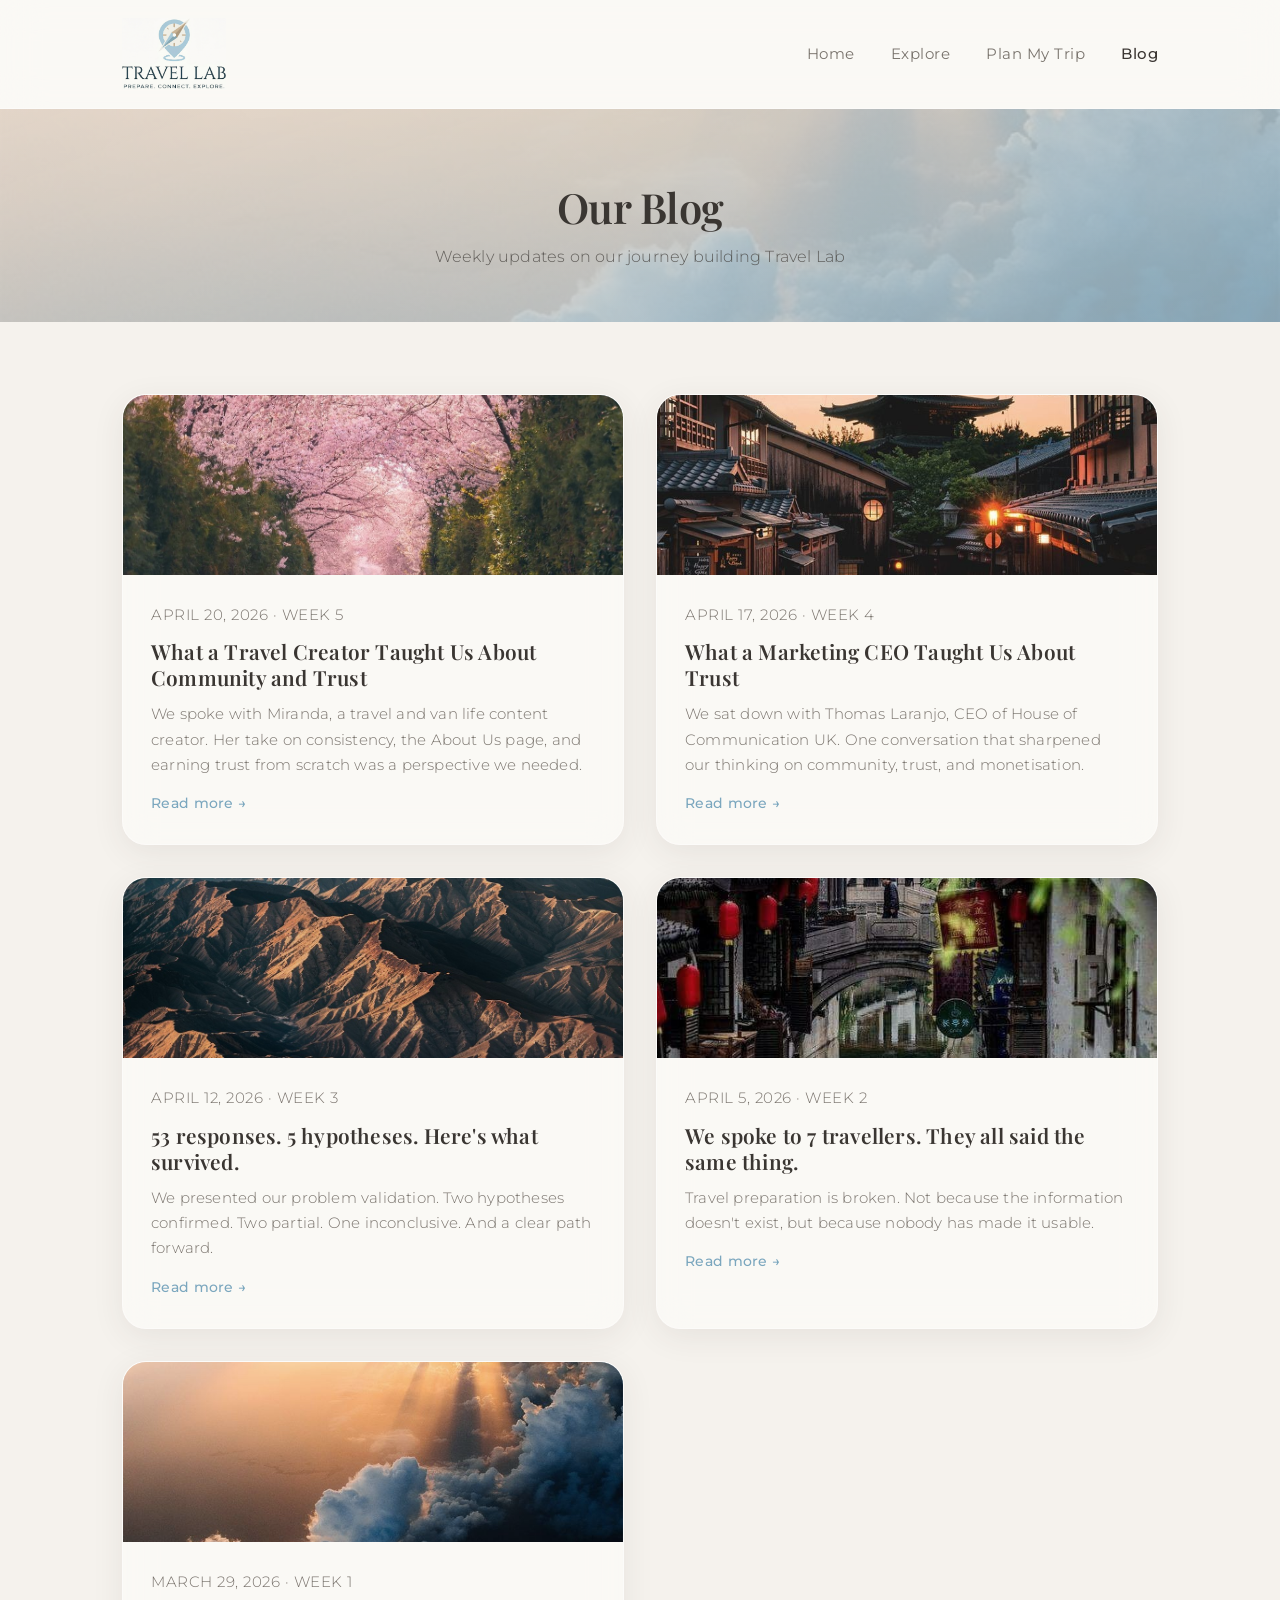
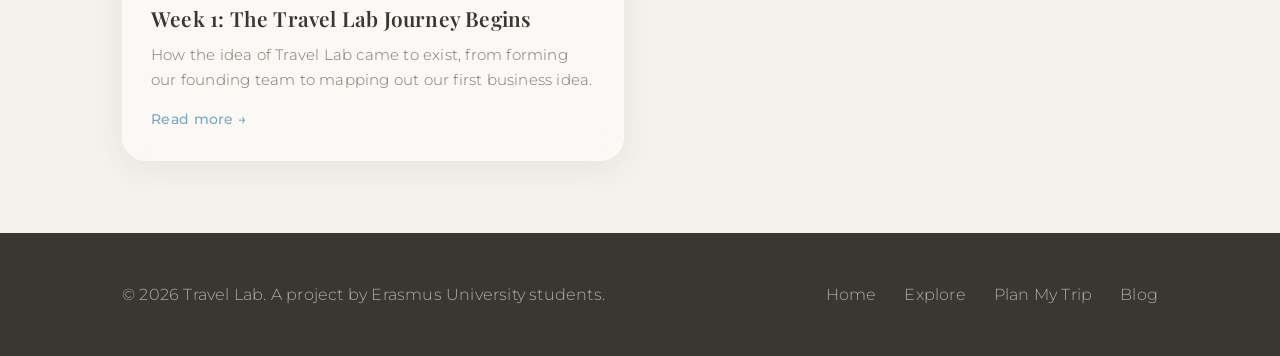
==== commit 270aabc2: "Add Week 5 blog post: travel creator Miranda interview Full write-up of interview with Miranda (Inst" ====
--- a/website/blog/index.html
+++ b/website/blog/index.html
@@ -51,6 +51,16 @@
              3. Update the emoji, date, title, summary, and link
              4. Create a new HTML file in the blog/ folder for the full post
         -->
+
+        <div class="blog-card">
+          <div class="blog-card-image"><img src="../images/gallery-cherry.jpg" alt="Week 5 blog" loading="lazy"></div>
+          <div class="blog-card-body">
+            <p class="blog-card-meta">April 20, 2026 · Week 5</p>
+            <h3><a href="/blog/week-5-creator-interview.html">What a Travel Creator Taught Us About Community and Trust</a></h3>
+            <p>We spoke with Miranda, a travel and van life content creator. Her take on consistency, the About Us page, and earning trust from scratch was a perspective we needed.</p>
+            <a href="/blog/week-5-creator-interview.html" class="read-more">Read more &rarr;</a>
+          </div>
+        </div>
 
         <div class="blog-card">
           <div class="blog-card-image"><img src="../images/gallery-kyoto.jpg" alt="Week 4 blog" loading="lazy"></div>
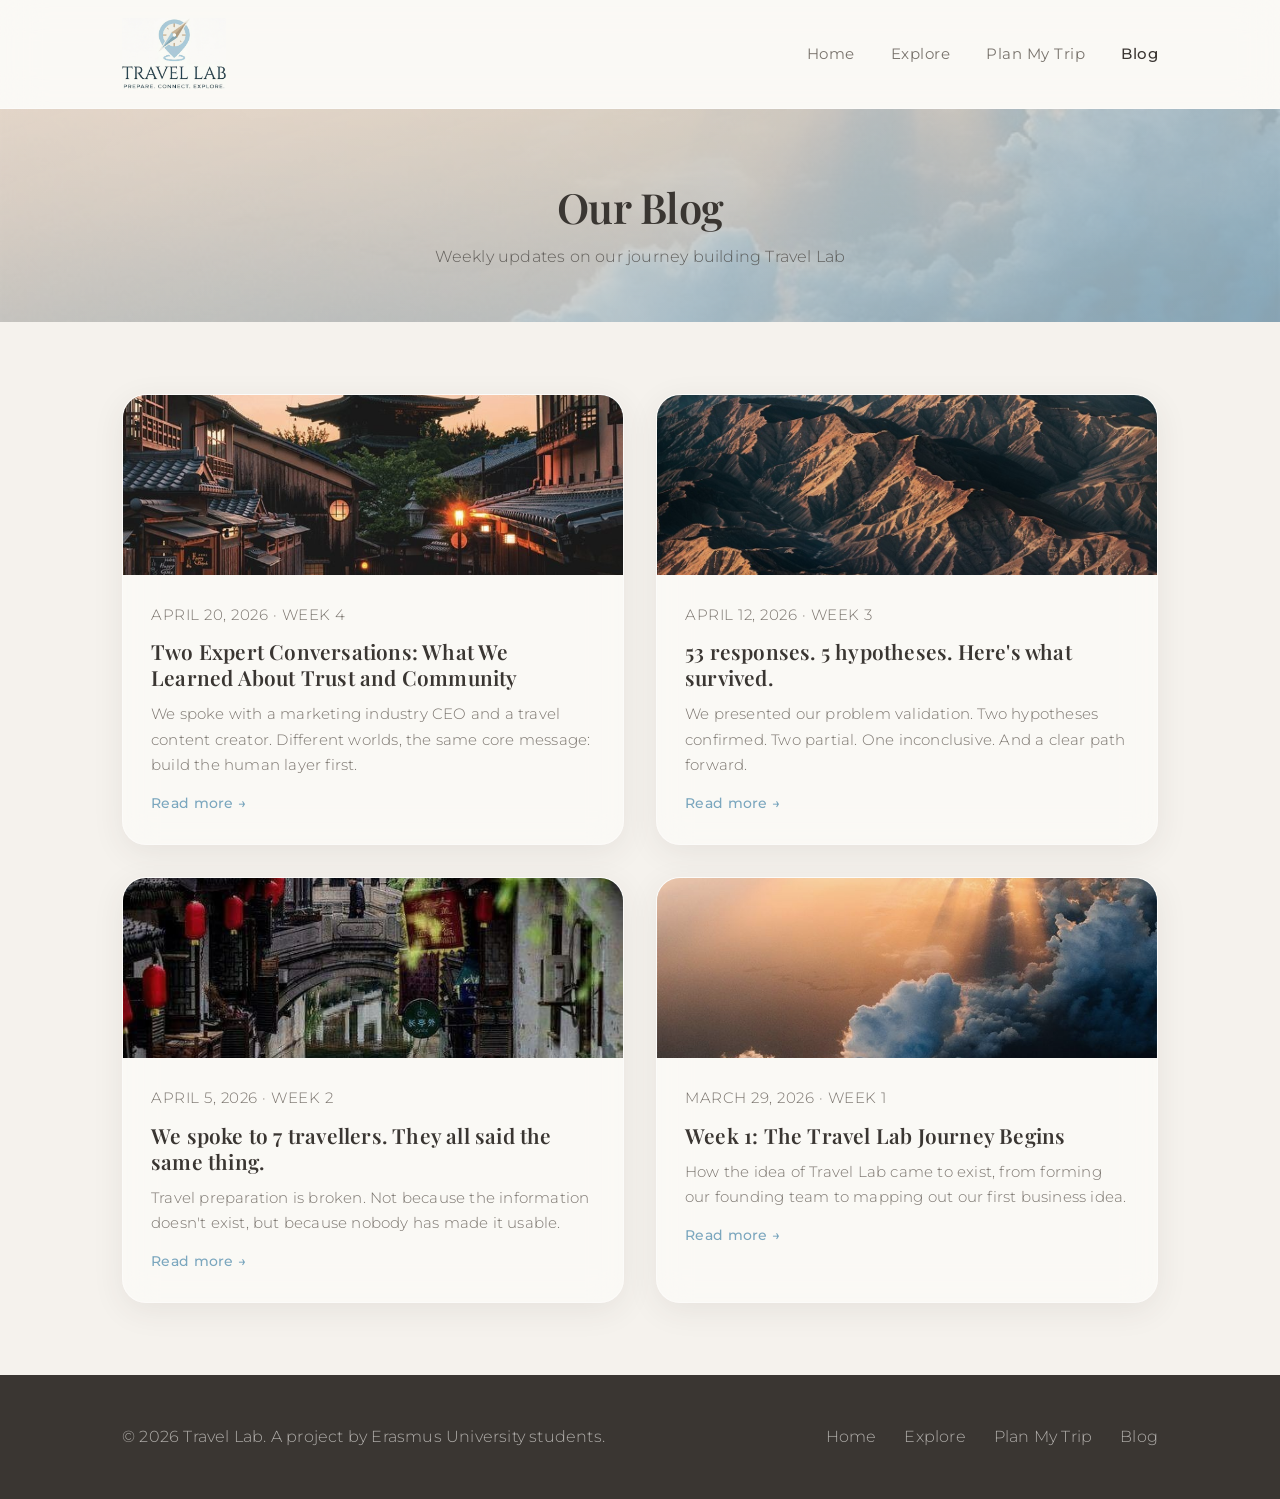
==== commit bafc6c1a: "Merge expert interviews into one combined Week 4 blog post Integrate Tom Laranjo and Miranda intervi" ====
--- a/website/blog/index.html
+++ b/website/blog/index.html
@@ -53,21 +53,11 @@
         -->
 
         <div class="blog-card">
-          <div class="blog-card-image"><img src="../images/gallery-cherry.jpg" alt="Week 5 blog" loading="lazy"></div>
-          <div class="blog-card-body">
-            <p class="blog-card-meta">April 20, 2026 · Week 5</p>
-            <h3><a href="/blog/week-5-creator-interview.html">What a Travel Creator Taught Us About Community and Trust</a></h3>
-            <p>We spoke with Miranda, a travel and van life content creator. Her take on consistency, the About Us page, and earning trust from scratch was a perspective we needed.</p>
-            <a href="/blog/week-5-creator-interview.html" class="read-more">Read more &rarr;</a>
-          </div>
-        </div>
-
-        <div class="blog-card">
           <div class="blog-card-image"><img src="../images/gallery-kyoto.jpg" alt="Week 4 blog" loading="lazy"></div>
           <div class="blog-card-body">
-            <p class="blog-card-meta">April 17, 2026 · Week 4</p>
-            <h3><a href="/blog/week-4-interview.html">What a Marketing CEO Taught Us About Trust</a></h3>
-            <p>We sat down with Thomas Laranjo, CEO of House of Communication UK. One conversation that sharpened our thinking on community, trust, and monetisation.</p>
+            <p class="blog-card-meta">April 20, 2026 · Week 4</p>
+            <h3><a href="/blog/week-4-interview.html">Two Expert Conversations: What We Learned About Trust and Community</a></h3>
+            <p>We spoke with a marketing industry CEO and a travel content creator. Different worlds, the same core message: build the human layer first.</p>
             <a href="/blog/week-4-interview.html" class="read-more">Read more &rarr;</a>
           </div>
         </div>
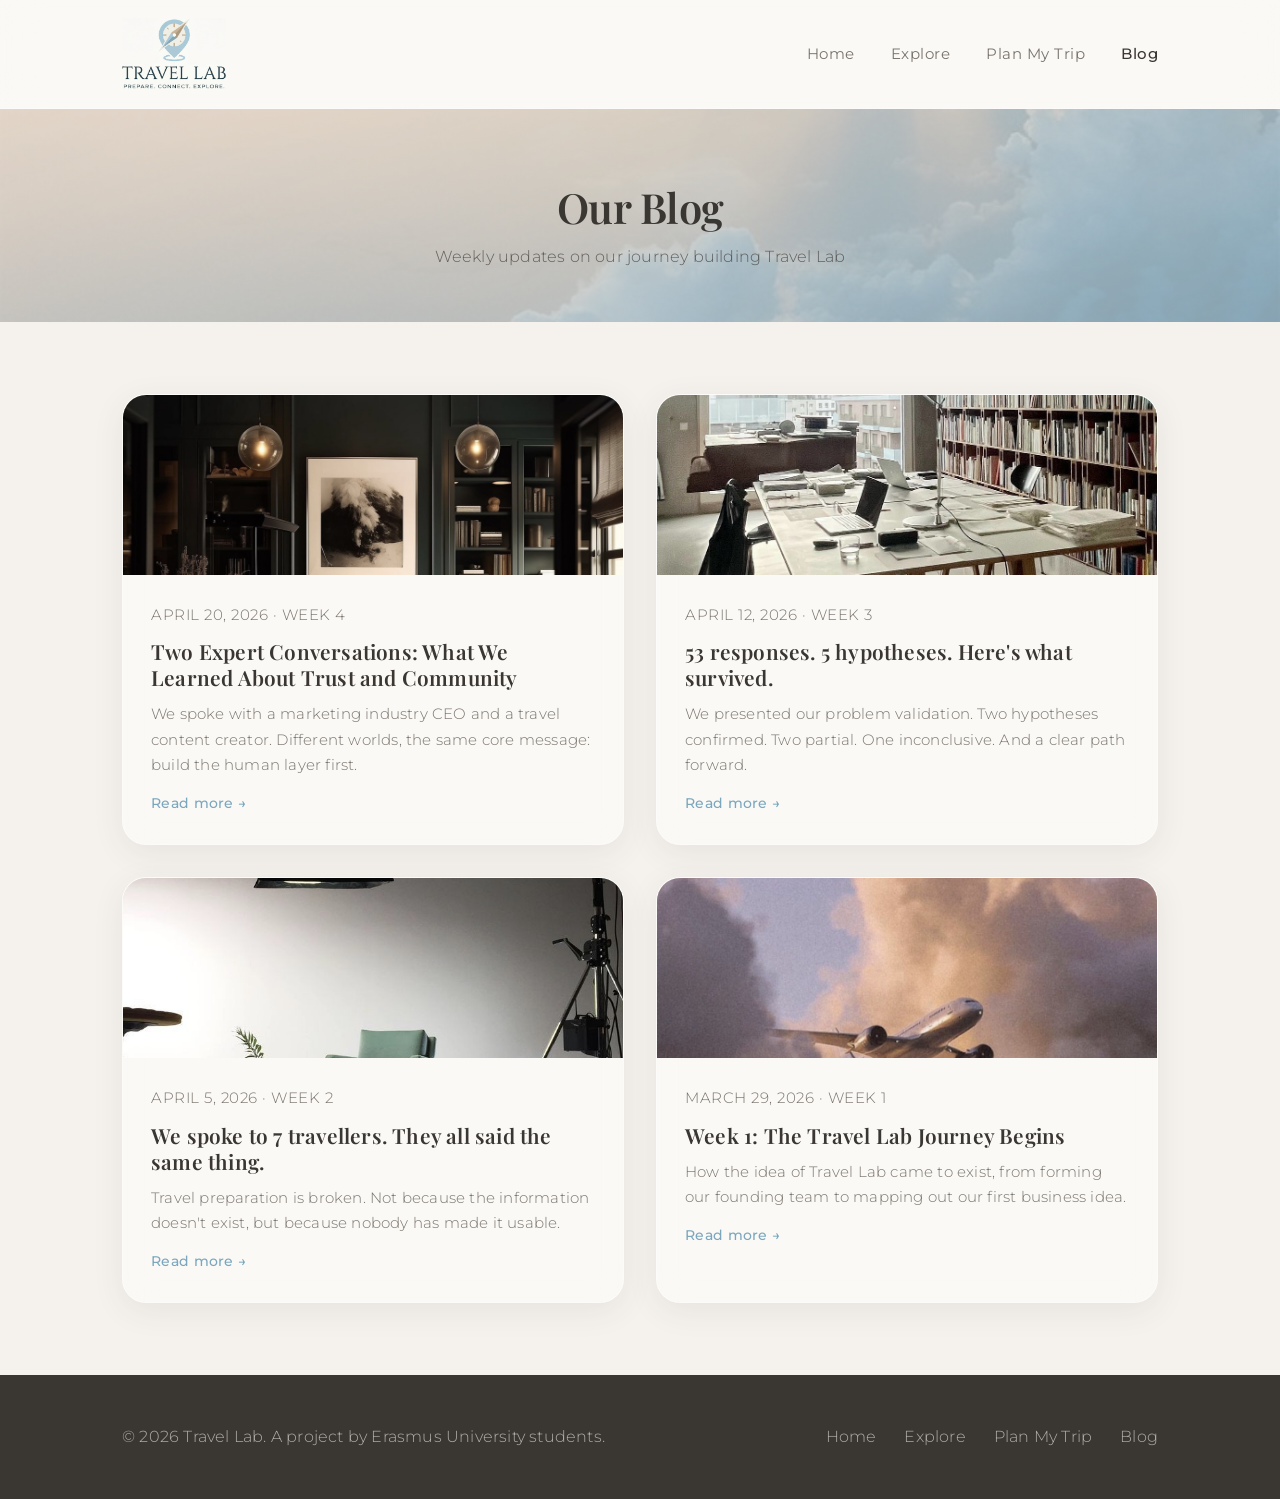
==== commit b44ad352: "Use custom blog card images for all 4 weekly posts Replace placeholder travel photos with the actual" ====
--- a/website/blog/index.html
+++ b/website/blog/index.html
@@ -53,7 +53,7 @@
         -->
 
         <div class="blog-card">
-          <div class="blog-card-image"><img src="../images/gallery-kyoto.jpg" alt="Week 4 blog" loading="lazy"></div>
+          <div class="blog-card-image"><img src="../images/expert.jpg" alt="Week 4 blog" loading="lazy" style="object-position: center 30%;"></div>
           <div class="blog-card-body">
             <p class="blog-card-meta">April 20, 2026 · Week 4</p>
             <h3><a href="/blog/week-4-interview.html">Two Expert Conversations: What We Learned About Trust and Community</a></h3>
@@ -63,7 +63,7 @@
         </div>
 
         <div class="blog-card">
-          <div class="blog-card-image"><img src="../images/cta-mountains.jpg" alt="Week 3 blog" loading="lazy"></div>
+          <div class="blog-card-image"><img src="../images/survey.jpg" alt="Week 3 blog" loading="lazy" style="object-position: center 55%;"></div>
           <div class="blog-card-body">
             <p class="blog-card-meta">April 12, 2026 · Week 3</p>
             <h3><a href="/blog/week-3-validation.html">53 responses. 5 hypotheses. Here's what survived.</a></h3>
@@ -73,7 +73,7 @@
         </div>
 
         <div class="blog-card">
-          <div class="blog-card-image"><img src="../images/gallery-china.jpg" alt="Week 2 blog" loading="lazy"></div>
+          <div class="blog-card-image"><img src="../images/interviews.jpg" alt="Week 2 blog" loading="lazy" style="object-position: center 40%;"></div>
           <div class="blog-card-body">
             <p class="blog-card-meta">April 5, 2026 · Week 2</p>
             <h3><a href="/blog/week-2-research.html">We spoke to 7 travellers. They all said the same thing.</a></h3>
@@ -83,7 +83,7 @@
         </div>
 
         <div class="blog-card">
-          <div class="blog-card-image"><img src="../images/hero-sky.jpg" alt="Week 1 blog" loading="lazy"></div>
+          <div class="blog-card-image"><img src="../images/Journey%20begins.jpg" alt="Week 1 blog" loading="lazy" style="object-position: center 45%;"></div>
           <div class="blog-card-body">
             <p class="blog-card-meta">March 29, 2026 · Week 1</p>
             <h3><a href="/blog/week-1-kickoff.html">Week 1: The Travel Lab Journey Begins</a></h3>
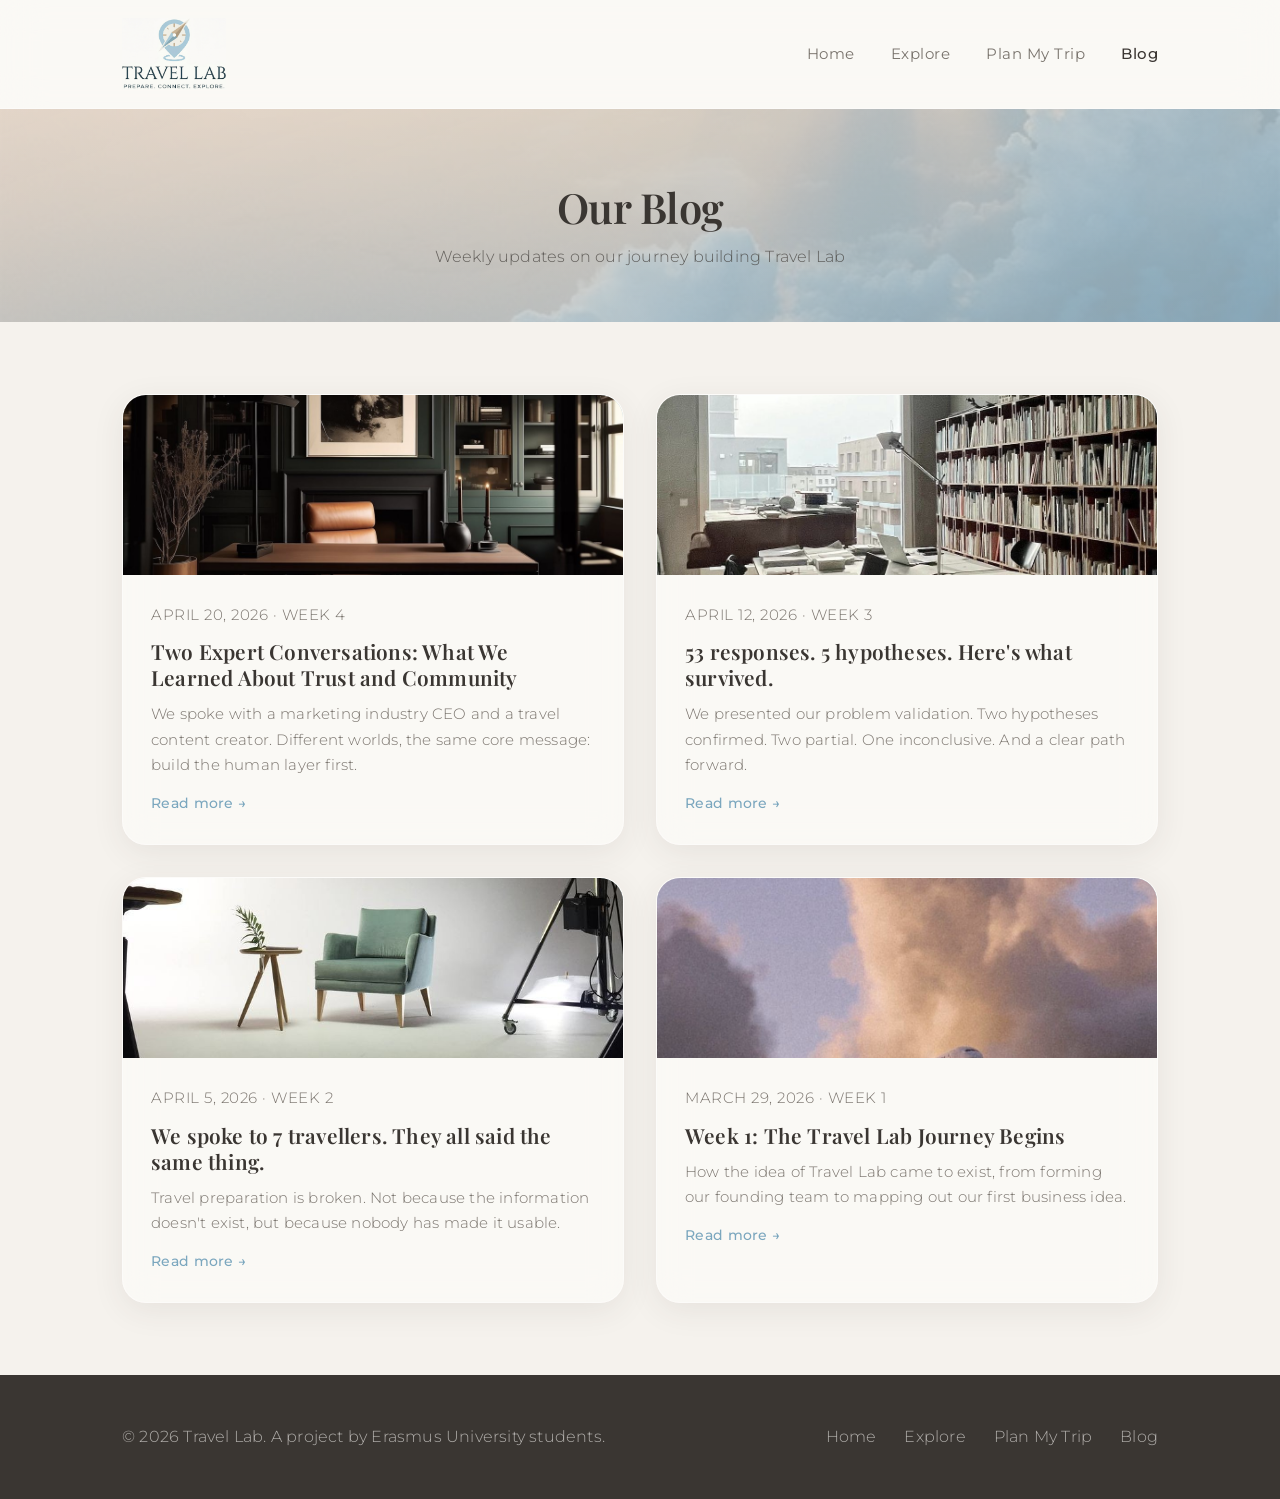
==== commit 517de9a1: "Adjust blog card image crop positions to show focal subjects Co-Authored-By: Claude Sonnet 4.6 <nore" ====
--- a/website/blog/index.html
+++ b/website/blog/index.html
@@ -53,7 +53,7 @@
         -->
 
         <div class="blog-card">
-          <div class="blog-card-image"><img src="../images/expert.jpg" alt="Week 4 blog" loading="lazy" style="object-position: center 30%;"></div>
+          <div class="blog-card-image"><img src="../images/expert.jpg" alt="Week 4 blog" loading="lazy" style="object-position: center 58%;"></div>
           <div class="blog-card-body">
             <p class="blog-card-meta">April 20, 2026 · Week 4</p>
             <h3><a href="/blog/week-4-interview.html">Two Expert Conversations: What We Learned About Trust and Community</a></h3>
@@ -63,7 +63,7 @@
         </div>
 
         <div class="blog-card">
-          <div class="blog-card-image"><img src="../images/survey.jpg" alt="Week 3 blog" loading="lazy" style="object-position: center 55%;"></div>
+          <div class="blog-card-image"><img src="../images/survey.jpg" alt="Week 3 blog" loading="lazy" style="object-position: center 38%;"></div>
           <div class="blog-card-body">
             <p class="blog-card-meta">April 12, 2026 · Week 3</p>
             <h3><a href="/blog/week-3-validation.html">53 responses. 5 hypotheses. Here's what survived.</a></h3>
@@ -73,7 +73,7 @@
         </div>
 
         <div class="blog-card">
-          <div class="blog-card-image"><img src="../images/interviews.jpg" alt="Week 2 blog" loading="lazy" style="object-position: center 40%;"></div>
+          <div class="blog-card-image"><img src="../images/interviews.jpg" alt="Week 2 blog" loading="lazy" style="object-position: center 65%;"></div>
           <div class="blog-card-body">
             <p class="blog-card-meta">April 5, 2026 · Week 2</p>
             <h3><a href="/blog/week-2-research.html">We spoke to 7 travellers. They all said the same thing.</a></h3>
@@ -83,7 +83,7 @@
         </div>
 
         <div class="blog-card">
-          <div class="blog-card-image"><img src="../images/Journey%20begins.jpg" alt="Week 1 blog" loading="lazy" style="object-position: center 45%;"></div>
+          <div class="blog-card-image"><img src="../images/Journey%20begins.jpg" alt="Week 1 blog" loading="lazy" style="object-position: center 38%;"></div>
           <div class="blog-card-body">
             <p class="blog-card-meta">March 29, 2026 · Week 1</p>
             <h3><a href="/blog/week-1-kickoff.html">Week 1: The Travel Lab Journey Begins</a></h3>
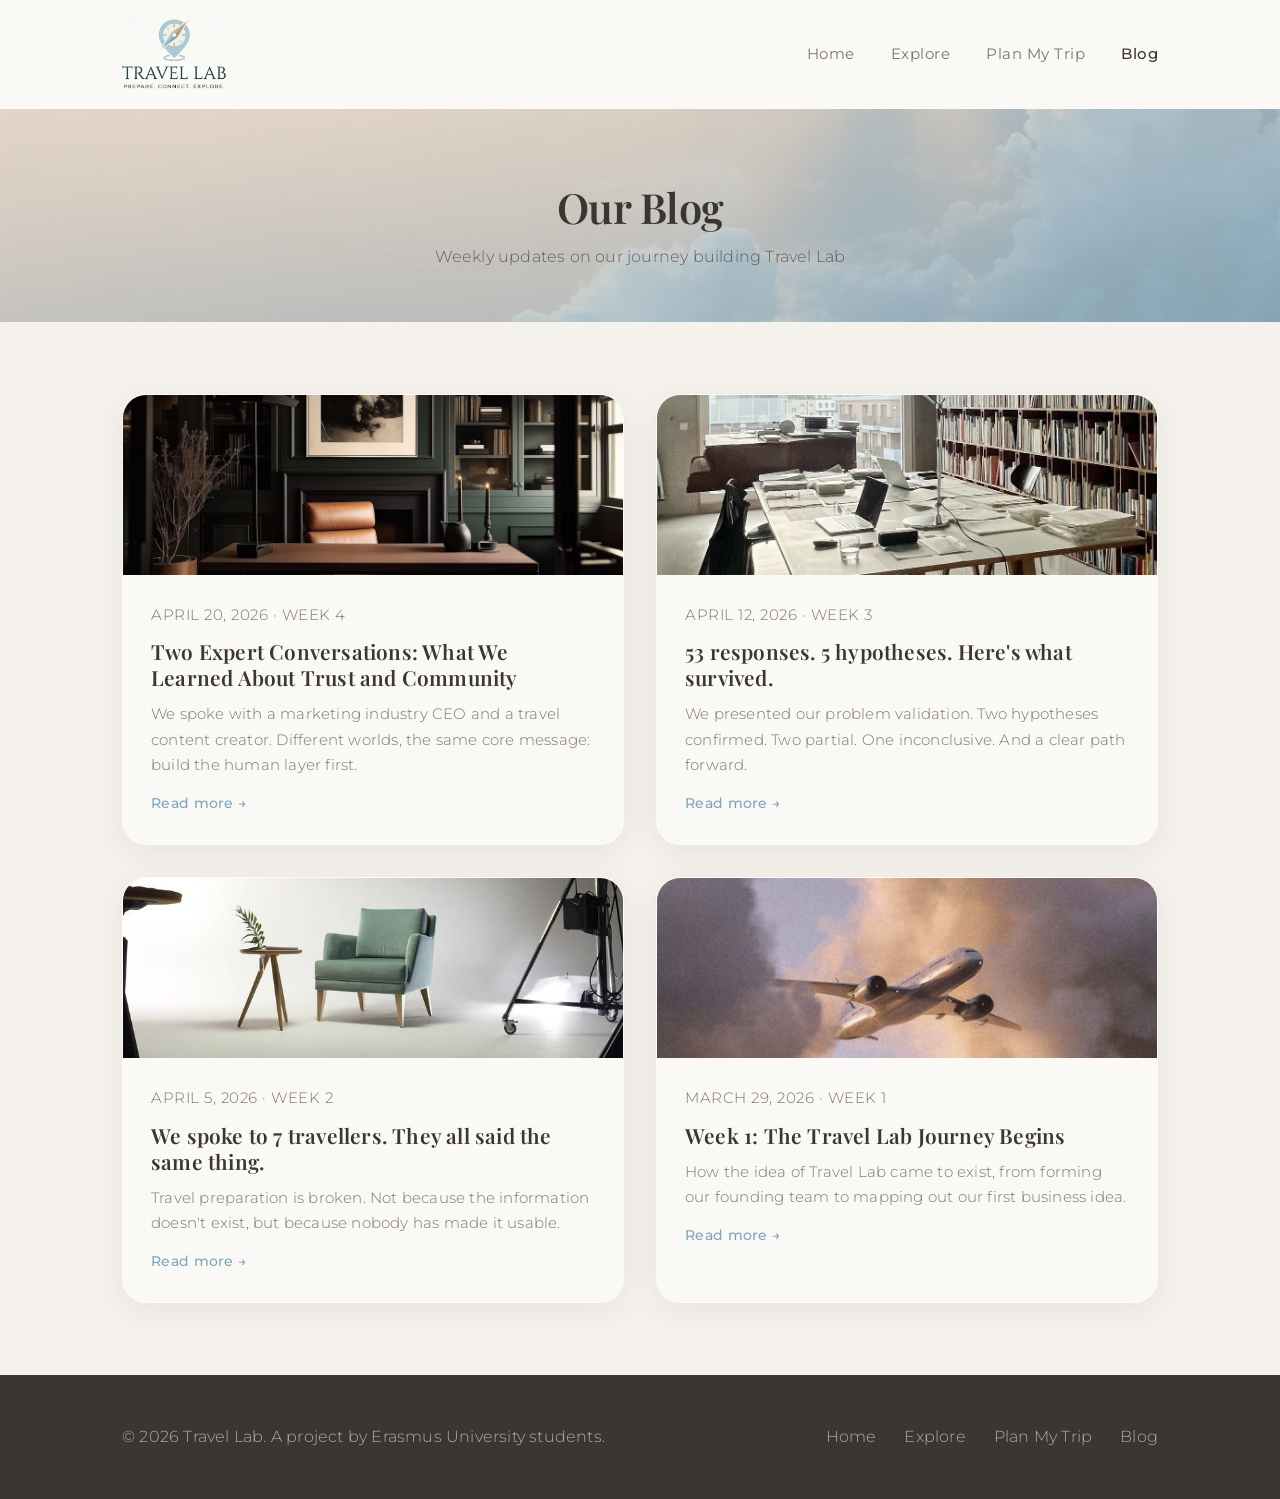
==== commit 271ddb47: "Fine-tune blog card crop: plane up to 52%, survey back to 55% Co-Authored-By: Claude Sonnet 4.6 <nor" ====
--- a/website/blog/index.html
+++ b/website/blog/index.html
@@ -63,7 +63,7 @@
         </div>
 
         <div class="blog-card">
-          <div class="blog-card-image"><img src="../images/survey.jpg" alt="Week 3 blog" loading="lazy" style="object-position: center 38%;"></div>
+          <div class="blog-card-image"><img src="../images/survey.jpg" alt="Week 3 blog" loading="lazy" style="object-position: center 55%;"></div>
           <div class="blog-card-body">
             <p class="blog-card-meta">April 12, 2026 · Week 3</p>
             <h3><a href="/blog/week-3-validation.html">53 responses. 5 hypotheses. Here's what survived.</a></h3>
@@ -83,7 +83,7 @@
         </div>
 
         <div class="blog-card">
-          <div class="blog-card-image"><img src="../images/Journey%20begins.jpg" alt="Week 1 blog" loading="lazy" style="object-position: center 38%;"></div>
+          <div class="blog-card-image"><img src="../images/Journey%20begins.jpg" alt="Week 1 blog" loading="lazy" style="object-position: center 52%;"></div>
           <div class="blog-card-body">
             <p class="blog-card-meta">March 29, 2026 · Week 1</p>
             <h3><a href="/blog/week-1-kickoff.html">Week 1: The Travel Lab Journey Begins</a></h3>
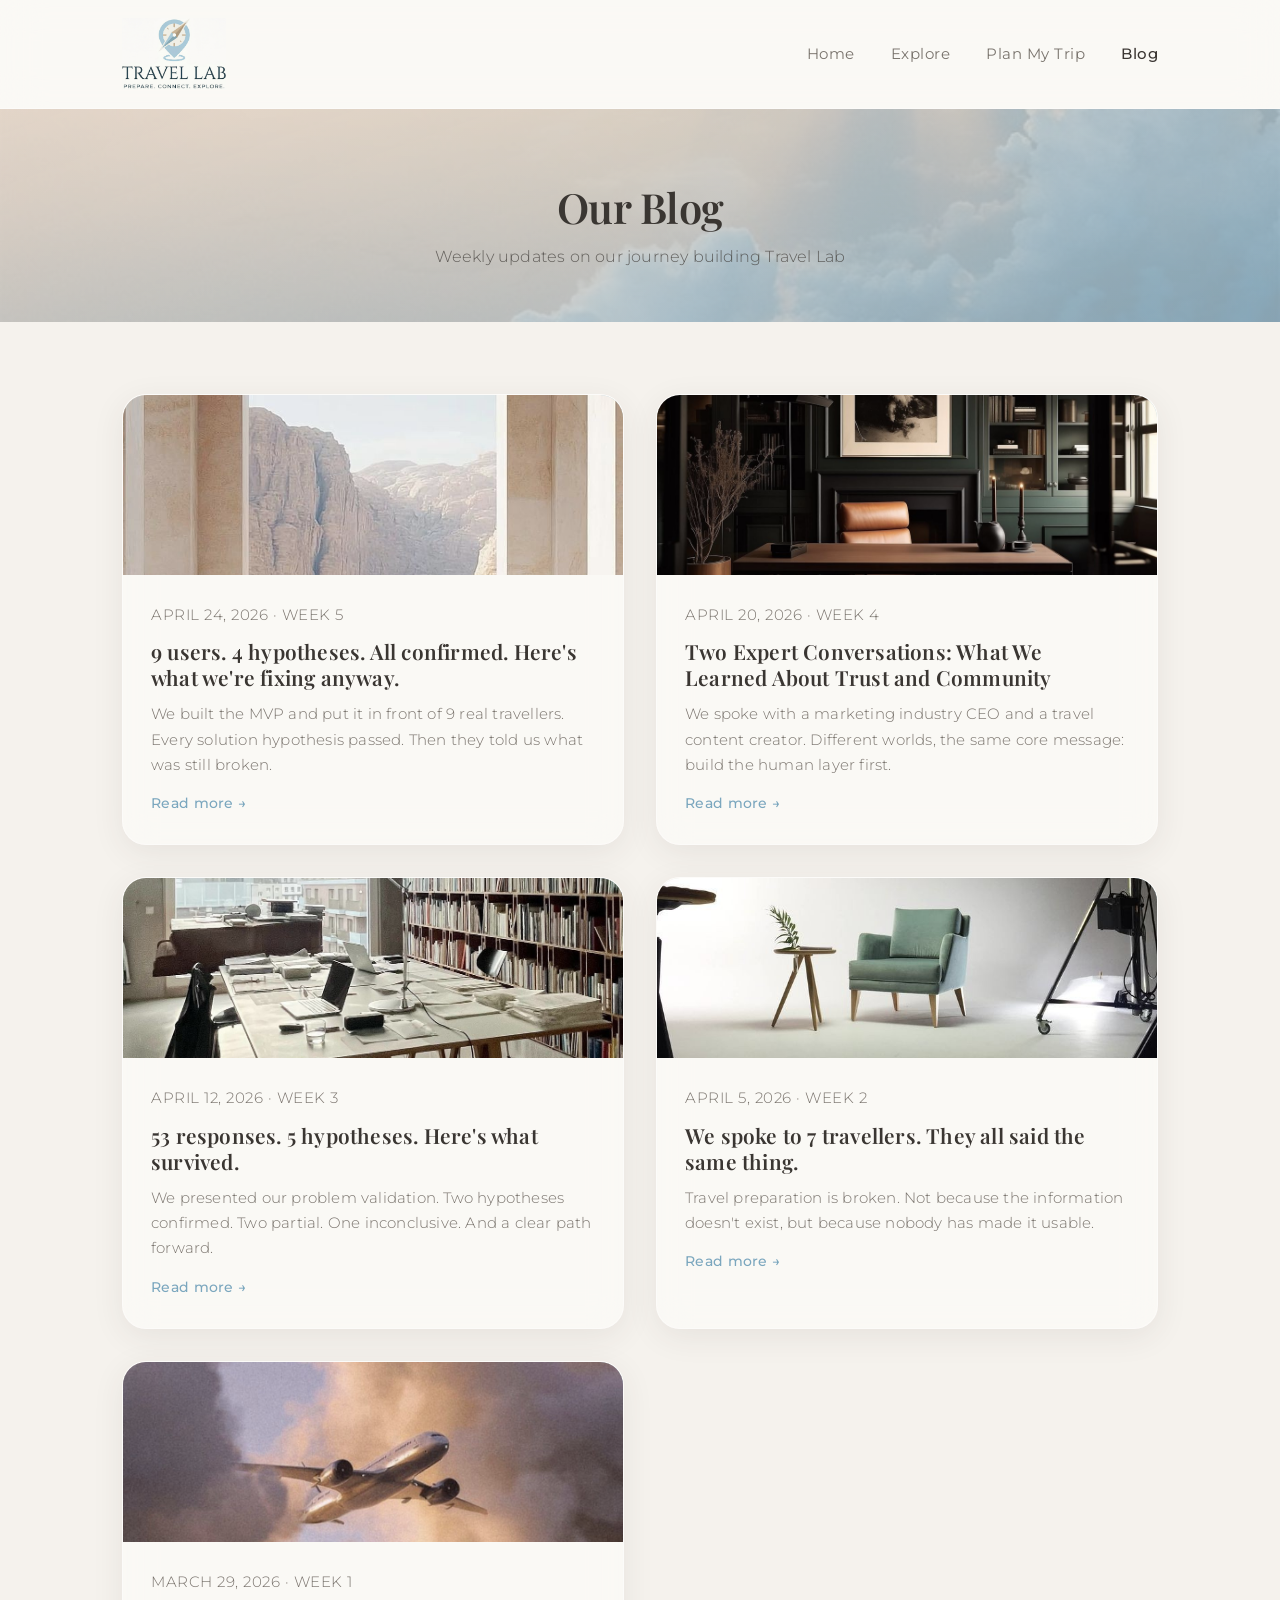
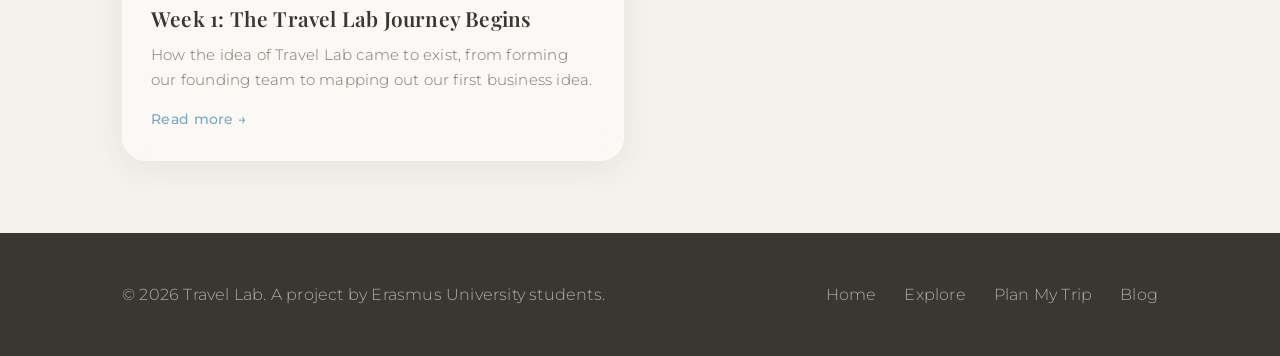
==== commit 33575354: "Add Week 5 blog post: solution validation results 9 MVP users tested the Plan My Trip planner. All 4" ====
--- a/website/blog/index.html
+++ b/website/blog/index.html
@@ -51,6 +51,16 @@
              3. Update the emoji, date, title, summary, and link
              4. Create a new HTML file in the blog/ folder for the full post
         -->
+
+        <div class="blog-card">
+          <div class="blog-card-image"><img src="../images/gallery-window.jpg" alt="Week 5 blog" loading="lazy" style="object-position: center 50%;"></div>
+          <div class="blog-card-body">
+            <p class="blog-card-meta">April 24, 2026 · Week 5</p>
+            <h3><a href="/blog/week-5-validation.html">9 users. 4 hypotheses. All confirmed. Here's what we're fixing anyway.</a></h3>
+            <p>We built the MVP and put it in front of 9 real travellers. Every solution hypothesis passed. Then they told us what was still broken.</p>
+            <a href="/blog/week-5-validation.html" class="read-more">Read more &rarr;</a>
+          </div>
+        </div>
 
         <div class="blog-card">
           <div class="blog-card-image"><img src="../images/expert.jpg" alt="Week 4 blog" loading="lazy" style="object-position: center 58%;"></div>
--- a/website/css/style.css
+++ b/website/css/style.css
@@ -1780,6 +1780,12 @@
 }
 
 /* ============================================
+   LAW CARDS (country page)
+   ============================================ */
+/* Law cards share .info-card styling; the badge signals severity.
+   No extra CSS needed beyond what badge-required / badge-leadtime provide. */
+
+/* ============================================
    RESPONSIVE
    ============================================ */
 
